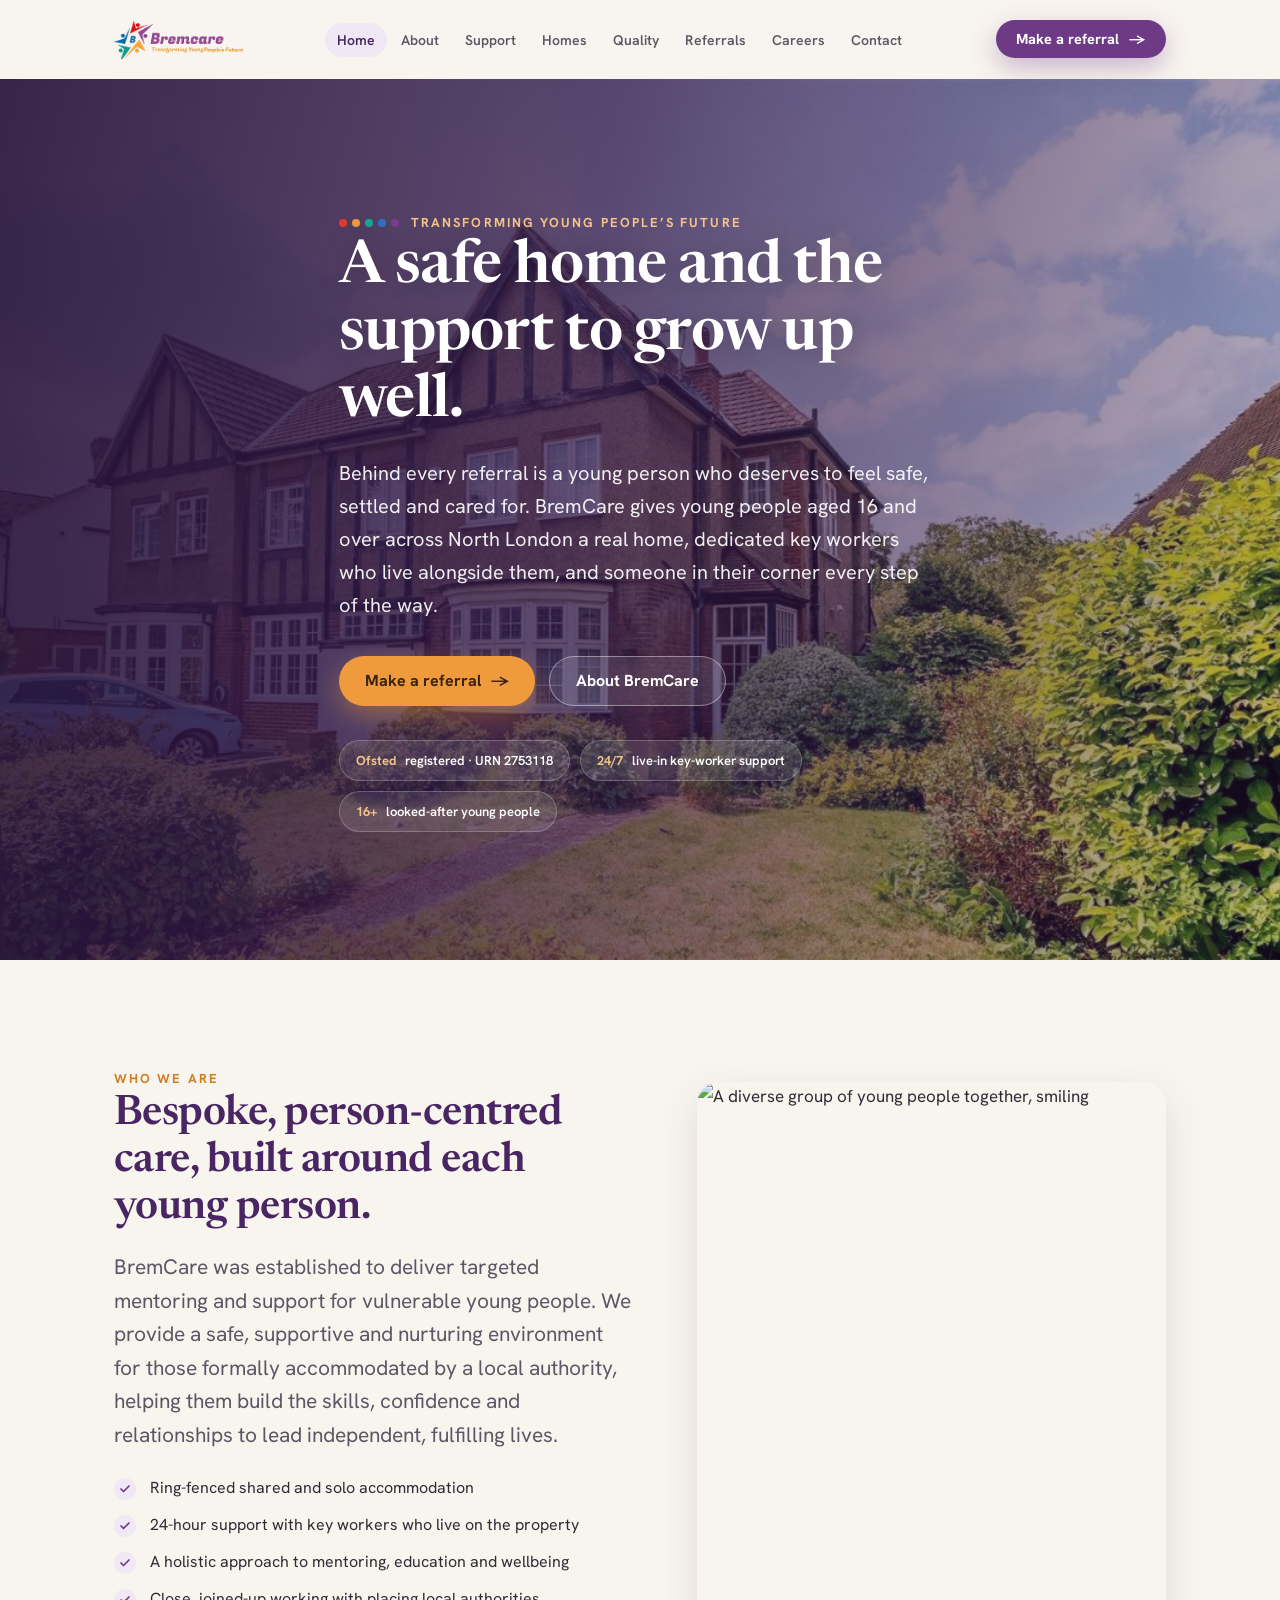
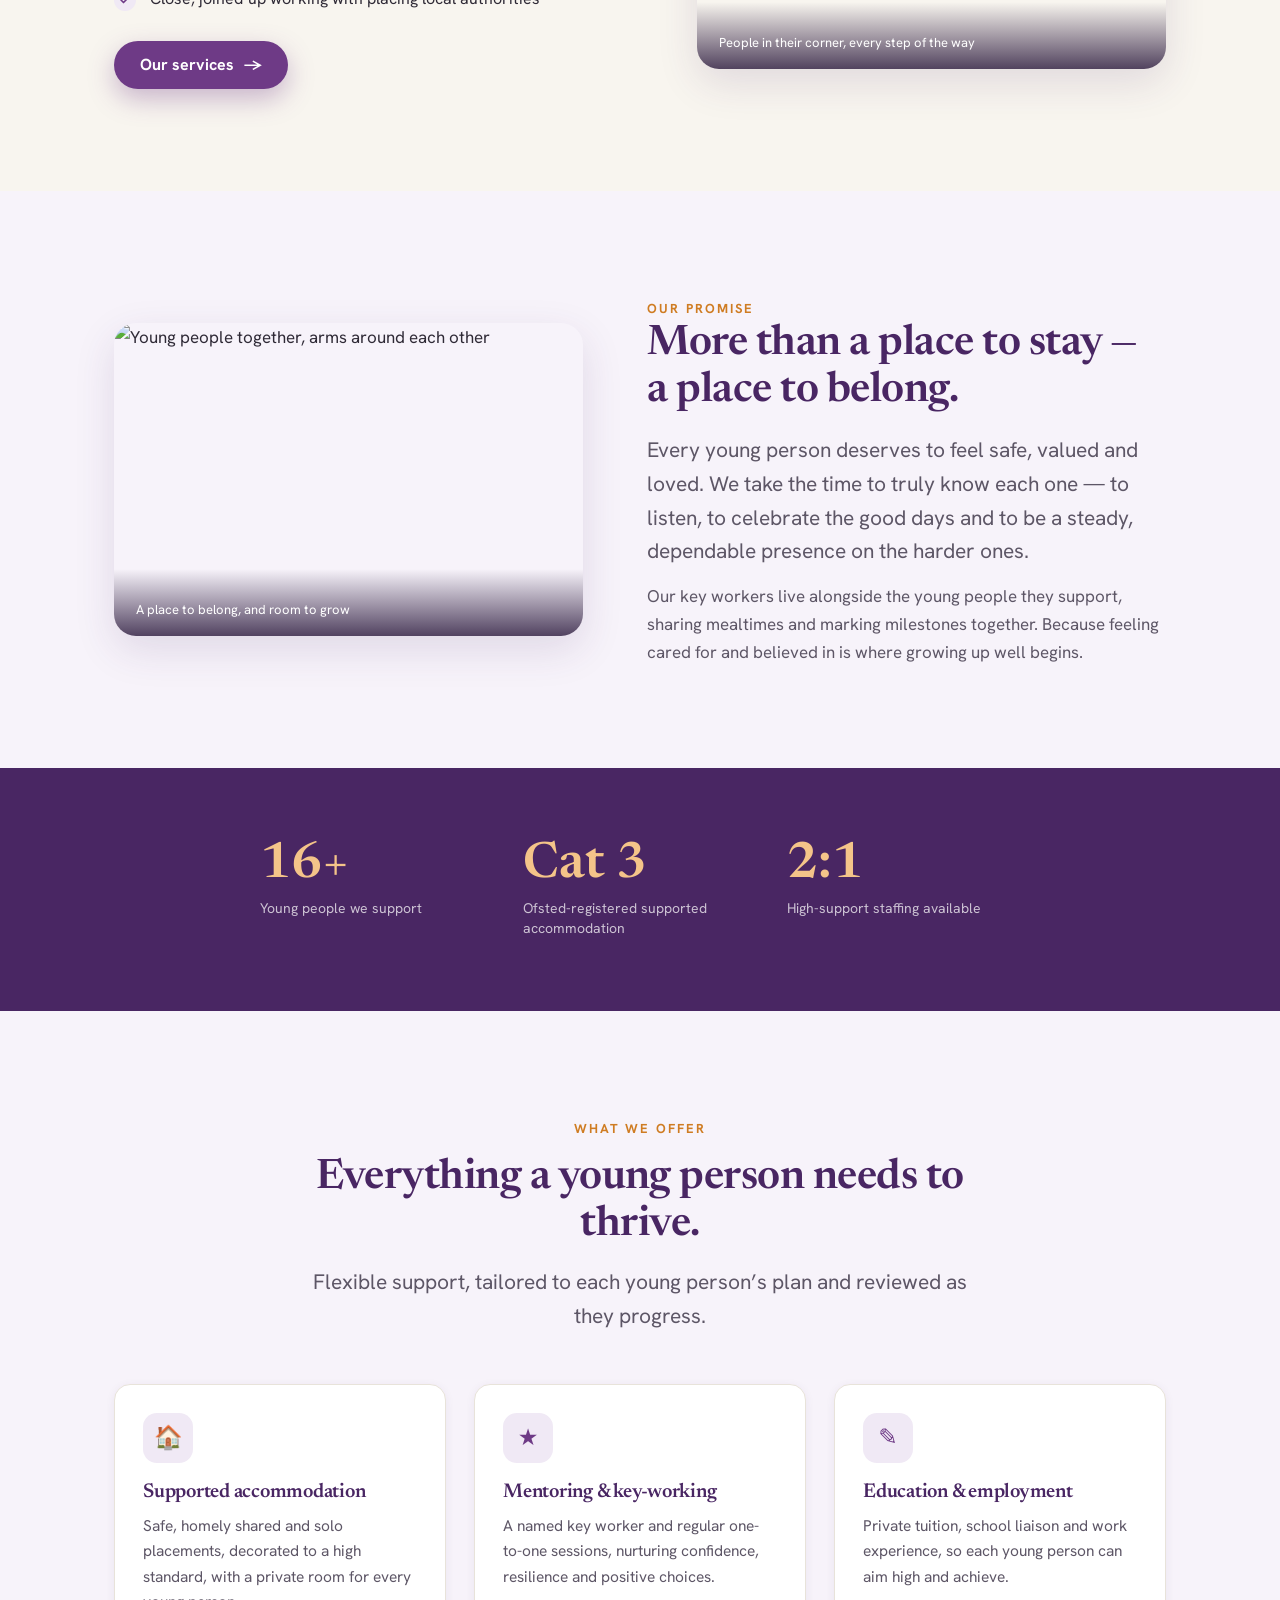
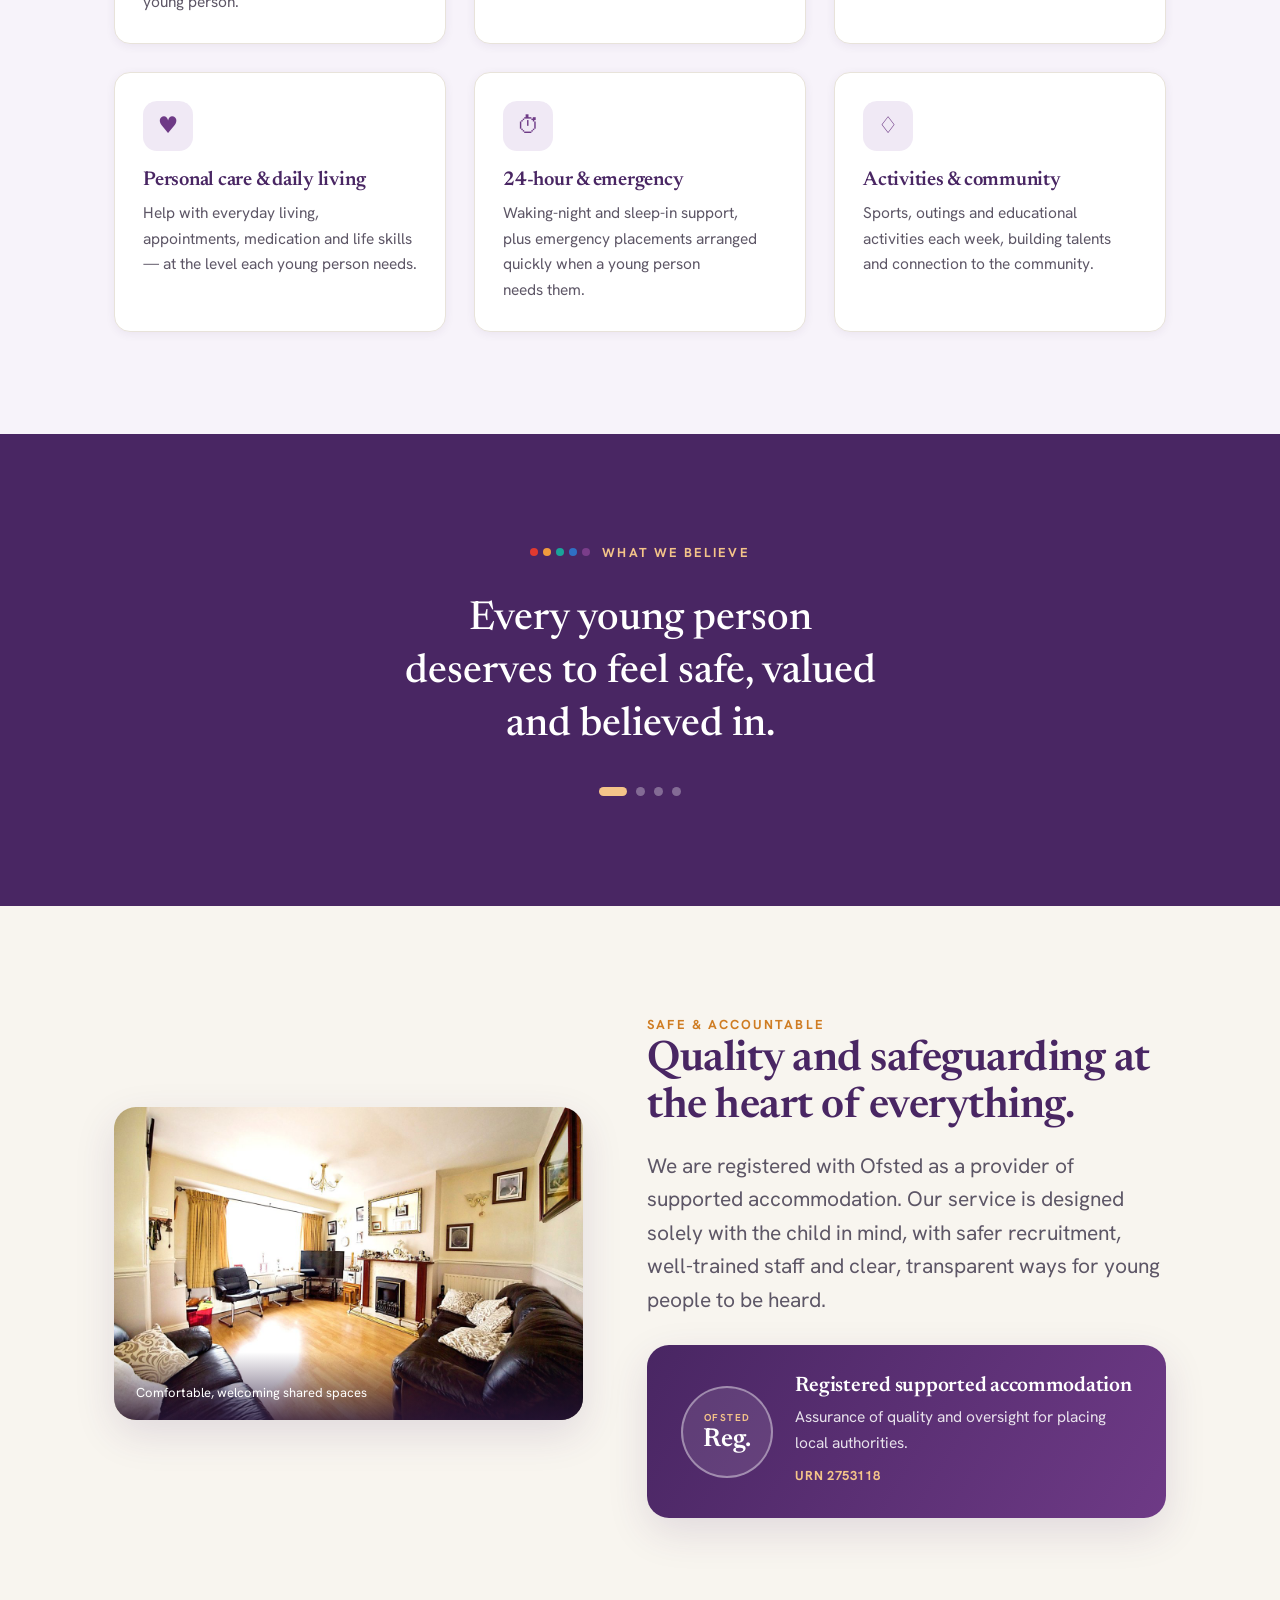
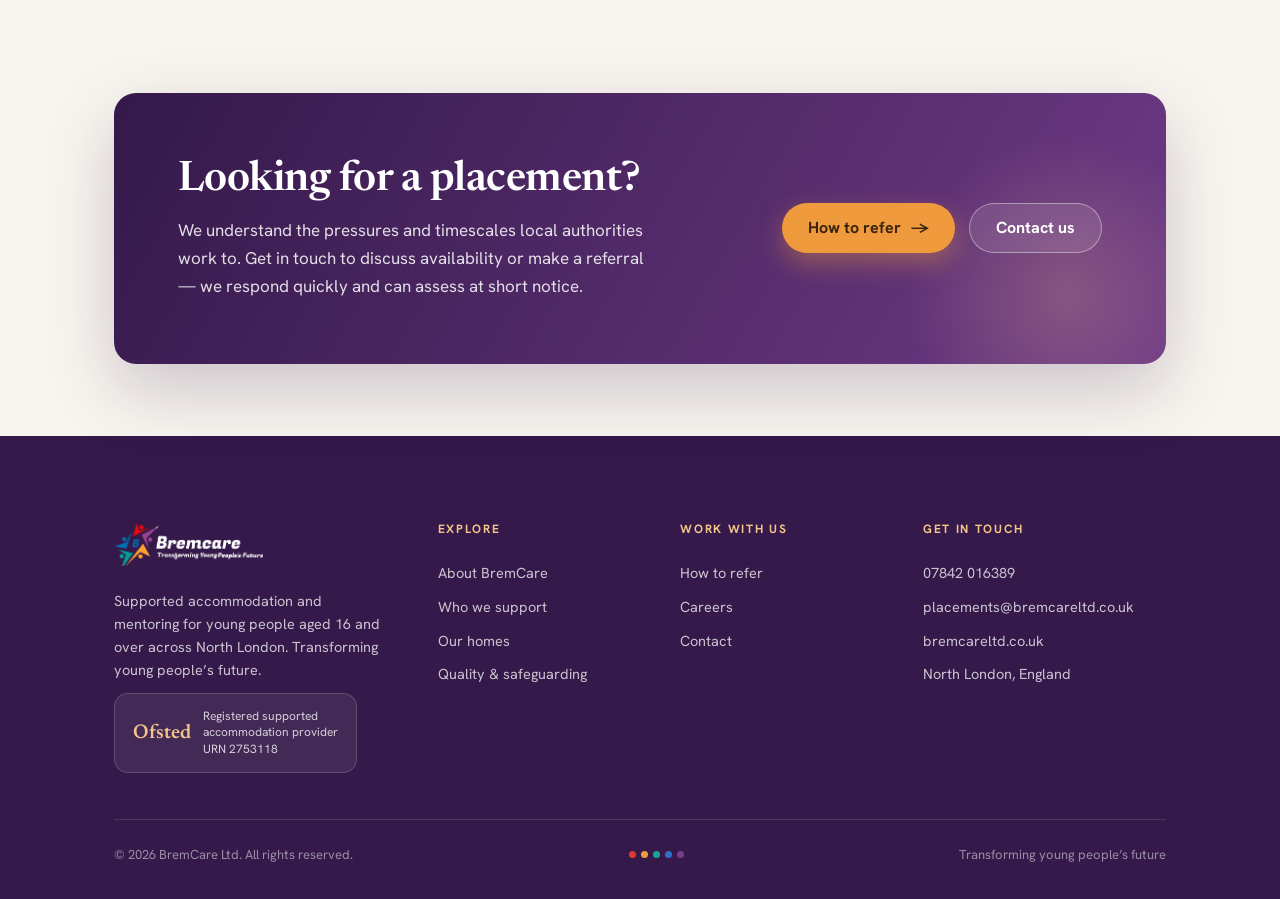
==== site/index.html @ f3cadcd2 "Move site into site/ subfolder to match Vercel root directory Co-Authored-By: Claude Opus 4.8 <norep" ====
<!DOCTYPE html>
<html lang="en">
<head>
<meta charset="UTF-8">
<meta name="viewport" content="width=device-width, initial-scale=1.0">
<title>BremCare · Supported Accommodation for Young People in North London</title>
<meta name="description" content="BremCare provides Ofsted-registered supported accommodation and mentoring for young people aged 16 and over across North London. Safe homes, 24-hour support and a pathway to independence.">
<link rel="preconnect" href="https://fonts.googleapis.com">
<link rel="preconnect" href="https://fonts.gstatic.com" crossorigin>
<link href="https://fonts.googleapis.com/css2?family=Newsreader:ital,opsz,wght@0,6..72,400;0,6..72,500;0,6..72,600;0,6..72,700;1,6..72,400;1,6..72,500&family=Hanken+Grotesk:wght@400;500;600;700;800&display=swap" rel="stylesheet">
<link rel="stylesheet" href="assets/site.css?v=9">
</head>
<body data-page="home">

  <!-- ===== HERO ===== -->
  <section class="hero">
    <img class="hero-img" src="photos/p4_0.jpg" alt="A welcoming BremCare home">
    <div class="hero-scrim"></div>
    <div class="wrap hero-inner">
      <div class="eyebrow"><span class="dots"><span class="d1"></span><span class="d2"></span><span class="d3"></span><span class="d4"></span><span class="d5"></span></span> Transforming young people&rsquo;s future</div>
      <h1>A safe home and the support to grow up well.</h1>
      <p>Behind every referral is a young person who deserves to feel safe, settled and cared for. BremCare gives young people aged 16 and over across North London a real home, dedicated key workers who live alongside them, and someone in their corner every step of the way.</p>
      <div class="btn-row">
        <a class="btn btn-amber" href="referrals.html">Make a referral <span class="arr">&rarr;</span></a>
        <a class="btn btn-ghost" href="about.html">About BremCare</a>
      </div>
      <div class="hero-badges">
        <span class="hero-badge"><b>Ofsted</b> registered &middot; URN 2753118</span>
        <span class="hero-badge"><b>24/7</b> live-in key-worker support</span>
        <span class="hero-badge"><b>16+</b> looked-after young people</span>
      </div>
    </div>
  </section>

  <!-- ===== INTRO ===== -->
  <section class="section">
    <div class="wrap split">
      <div class="reveal left">
        <div class="eyebrow amber">Who we are</div>
        <h2>Bespoke, person-centred care, built around each young person.</h2>
        <p class="lead" style="margin-top:18px;">BremCare was established to deliver targeted mentoring and support for vulnerable young people. We provide a safe, supportive and nurturing environment for those formally accommodated by a local authority, helping them build the skills, confidence and relationships to lead independent, fulfilling lives.</p>
        <ul class="ticks" style="margin-top:24px;">
          <li>Ring-fenced shared and solo accommodation</li>
          <li>24-hour support with key workers who live on the property</li>
          <li>A holistic approach to mentoring, education and wellbeing</li>
          <li>Close, joined-up working with placing local authorities</li>
        </ul>
        <div class="btn-row" style="margin-top:30px;">
          <a class="btn btn-primary" href="support.html">Our services <span class="arr">&rarr;</span></a>
        </div>
      </div>
      <div class="reveal right d1">
        <div class="feature-img tall">
          <img src="https://images.unsplash.com/photo-1543269865-cbf427effbad?fm=jpg&q=72&w=1100&auto=format&fit=crop" alt="A diverse group of young people together, smiling">
          <div class="img-cap">People in their corner, every step of the way</div>
        </div>
      </div>
    </div>
  </section>

  <!-- ===== OUR PROMISE (empathy) ===== -->
  <section class="section soft">
    <div class="wrap split media-left">
      <div class="reveal left">
        <div class="feature-img wide">
          <img src="https://images.unsplash.com/photo-1529156069898-49953e39b3ac?fm=jpg&q=72&w=1100&auto=format&fit=crop" alt="Young people together, arms around each other">
          <div class="img-cap">A place to belong, and room to grow</div>
        </div>
      </div>
      <div class="reveal right d1">
        <div class="eyebrow amber">Our promise</div>
        <h2>More than a place to stay &mdash; a place to belong.</h2>
        <p class="lead" style="margin-top:18px;">Every young person deserves to feel safe, valued and loved. We take the time to truly know each one &mdash; to listen, to celebrate the good days and to be a steady, dependable presence on the harder ones.</p>
        <p style="margin-top:14px;color:var(--slate);">Our key workers live alongside the young people they support, sharing mealtimes and marking milestones together. Because feeling cared for and believed in is where growing up well begins.</p>
      </div>
    </div>
  </section>

  <!-- ===== STATS ===== -->
  <section class="section tight plum">
    <div class="wrap">
      <div class="stats" style="grid-template-columns:repeat(3,1fr);max-width:760px;margin-inline:auto;">
        <div class="stat reveal"><div class="n">16+</div><div class="l">Young people we support</div></div>
        <div class="stat reveal d1"><div class="n">Cat&nbsp;3</div><div class="l">Ofsted-registered supported accommodation</div></div>
        <div class="stat reveal d2"><div class="n">2:1</div><div class="l">High-support staffing available</div></div>
      </div>
    </div>
  </section>

  <!-- ===== WHAT WE OFFER ===== -->
  <section class="section soft">
    <div class="wrap">
      <div class="sec-head center reveal">
        <div class="eyebrow amber" style="justify-content:center;">What we offer</div>
        <h2>Everything a young person needs to thrive.</h2>
        <p class="lead">Flexible support, tailored to each young person&rsquo;s plan and reviewed as they progress.</p>
      </div>
      <div class="grid g-3" style="margin-top:52px;">
        <div class="card hover reveal"><div class="ic">&#127968;</div><h3>Supported accommodation</h3><p>Safe, homely shared and solo placements, decorated to a high standard, with a private room for every young person.</p></div>
        <div class="card hover reveal d1"><div class="ic">&#9733;</div><h3>Mentoring &amp; key-working</h3><p>A named key worker and regular one-to-one sessions, nurturing confidence, resilience and positive choices.</p></div>
        <div class="card hover reveal d2"><div class="ic">&#9998;</div><h3>Education &amp; employment</h3><p>Private tuition, school liaison and work experience, so each young person can aim high and achieve.</p></div>
        <div class="card hover reveal"><div class="ic">&#9829;</div><h3>Personal care &amp; daily living</h3><p>Help with everyday living, appointments, medication and life skills &mdash; at the level each young person needs.</p></div>
        <div class="card hover reveal d1"><div class="ic">&#9201;</div><h3>24-hour &amp; emergency</h3><p>Waking-night and sleep-in support, plus emergency placements arranged quickly when a young person needs them.</p></div>
        <div class="card hover reveal d2"><div class="ic">&#9826;</div><h3>Activities &amp; community</h3><p>Sports, outings and educational activities each week, building talents and connection to the community.</p></div>
      </div>
    </div>
  </section>

  <!-- ===== ETHOS BAND (rotating) ===== -->
  <section class="section plum ethos">
    <div class="wrap">
      <div class="eyebrow" style="justify-content:center;"><span class="dots"><span class="d1"></span><span class="d2"></span><span class="d3"></span><span class="d4"></span><span class="d5"></span></span> What we believe</div>
      <div class="track" style="margin-top:30px;">
        <p class="line">Every young person deserves to feel safe, valued and believed in.</p>
        <p class="line">We meet each young person exactly where they are &mdash; and walk beside them.</p>
        <p class="line">Small steps celebrated. Harder days supported. Progress made together.</p>
        <p class="line">A stable, loving home is where growing up well begins.</p>
      </div>
      <div class="ethos-dots" aria-hidden="true"></div>
    </div>
  </section>

  <!-- ===== QUALITY STRIP ===== -->
  <section class="section">
    <div class="wrap split media-left">
      <div class="reveal">
        <div class="feature-img wide">
          <img src="photos/p2_1.jpg" alt="A comfortable, welcoming living room">
          <div class="img-cap">Comfortable, welcoming shared spaces</div>
        </div>
      </div>
      <div class="reveal d1">
        <div class="eyebrow amber">Safe &amp; accountable</div>
        <h2>Quality and safeguarding at the heart of everything.</h2>
        <p class="lead" style="margin-top:18px;">We are registered with Ofsted as a provider of supported accommodation. Our service is designed solely with the child in mind, with safer recruitment, well-trained staff and clear, transparent ways for young people to be heard.</p>
        <div class="ofsted" style="margin-top:28px;">
          <div class="seal"><span class="t">Ofsted</span><span class="c">Reg.</span></div>
          <div>
            <h3 style="font-size:21px;">Registered supported accommodation</h3>
            <p>Assurance of quality and oversight for placing local authorities.</p>
            <span class="urn">URN 2753118</span>
          </div>
        </div>
      </div>
    </div>
  </section>

  <!-- ===== CTA ===== -->
  <section class="section tight">
    <div class="wrap">
      <div class="cta-band reveal">
        <div class="inner">
          <div>
            <h2>Looking for a placement?</h2>
            <p>We understand the pressures and timescales local authorities work to. Get in touch to discuss availability or make a referral &mdash; we respond quickly and can assess at short notice.</p>
          </div>
          <div class="btn-row">
            <a class="btn btn-amber" href="referrals.html">How to refer <span class="arr">&rarr;</span></a>
            <a class="btn btn-ghost" href="contact.html">Contact us</a>
          </div>
        </div>
      </div>
    </div>
  </section>

  <script src="assets/site.js?v=9"></script>
</body>
</html>
---- site/assets/site.css ----
/* ===========================================================
   BremCare — site styles
   Plum + warm cream, elegant serif headings, modern web feel
   =========================================================== */
:root{
  --plum:#6e3a86;
  --plum-d:#492663;
  --plum-dd:#34194a;
  --plum-tint:#f0e9f5;
  --plum-soft:#f7f3fa;
  --ink:#2f2a36;
  --slate:#5d5666;
  --muted:#8a8394;
  --line:#e8e3da;
  --paper:#f8f5ef;
  --paper-2:#fdfbf7;
  --white:#ffffff;
  --amber:#ef9a3d;
  --amber-d:#cf7c22;
  --r1:#e0392f; --r2:#ef9a3d; --r3:#1aa39a; --r4:#2f6fc4; --r5:#7a3d8a;
  --sans:"Hanken Grotesk",system-ui,-apple-system,sans-serif;
  --serif:"Newsreader",Georgia,serif;
  --maxw:1180px;
  --gutter:clamp(20px,5vw,64px);
  --r-lg:22px; --r-md:16px; --r-sm:11px;
  --shadow-sm:0 2px 10px rgba(73,38,99,.07);
  --shadow-md:0 14px 40px rgba(73,38,99,.13);
  --shadow-lg:0 26px 70px rgba(52,25,74,.22);
  --ease:cubic-bezier(.4,0,.15,1);
}
*{box-sizing:border-box;margin:0;padding:0;}
html{scroll-behavior:smooth;-webkit-text-size-adjust:100%;}
body{
  font-family:var(--sans); color:var(--ink); background:var(--paper);
  line-height:1.65; font-size:17px; -webkit-font-smoothing:antialiased;
  overflow-x:hidden;
}
img{max-width:100%;display:block;}
a{color:inherit;text-decoration:none;}
::selection{background:var(--plum);color:#fff;}

/* ---------- layout ---------- */
.wrap{max-width:var(--maxw);margin:0 auto;padding-inline:var(--gutter);}
.section{padding:clamp(60px,8vw,110px) 0;}
.section.tight{padding:clamp(44px,6vw,72px) 0;}
.section.soft{background:var(--plum-soft);}
.section.cream{background:var(--paper-2);}
.section.plum{background:var(--plum-d);color:#fff;}
.center{text-align:center;}
.lead{font-size:clamp(18px,2.1vw,21px);color:var(--slate);line-height:1.6;}
.section.plum .lead{color:rgba(255,255,255,.86);}

/* ---------- type ---------- */
h1,h2,h3,h4{font-family:var(--serif);font-weight:600;color:var(--plum-d);line-height:1.12;letter-spacing:-.012em;}
.section.plum h1,.section.plum h2,.section.plum h3,.section.plum h4{color:#fff;}
h1{font-size:clamp(34px,5.4vw,60px);}
h2{font-size:clamp(28px,3.8vw,42px);}
h3{font-size:clamp(20px,2.4vw,25px);}
h4{font-size:19px;}
p{text-wrap:pretty;}
.eyebrow{
  font-family:var(--sans); font-size:13px; font-weight:700; letter-spacing:.16em;
  text-transform:uppercase; color:var(--plum); display:inline-flex; align-items:center; gap:12px;
  flex-wrap:wrap; max-width:100%;
}
.eyebrow .dots{flex:0 0 auto;}
.section.plum .eyebrow{color:#f4c489;}
.eyebrow.amber{color:var(--amber-d);}
.dots{display:inline-flex;gap:5px;align-items:center;}
.dots span{width:8px;height:8px;border-radius:50%;display:block;}
.dots .d1{background:var(--r1)} .dots .d2{background:var(--r2)} .dots .d3{background:var(--r3)} .dots .d4{background:var(--r4)} .dots .d5{background:var(--r5)}
.sec-head{max-width:760px;}
.sec-head.center{margin-inline:auto;}
.sec-head h2{margin-top:14px;}
.sec-head p{margin-top:16px;}

/* ---------- buttons ---------- */
.btn{
  display:inline-flex;align-items:center;gap:10px;font-family:var(--sans);
  font-weight:700;font-size:16px;line-height:1;cursor:pointer;border:0;
  padding:16px 26px;border-radius:999px;transition:transform .25s var(--ease),box-shadow .25s var(--ease),background .25s var(--ease);
}
.btn .arr{transition:transform .25s var(--ease);}
.btn:hover .arr{transform:translateX(4px);}
.btn-primary{background:var(--plum);color:#fff;box-shadow:0 10px 26px rgba(110,58,134,.34);}
.btn-primary:hover{background:var(--plum-d);transform:translateY(-2px);box-shadow:0 16px 34px rgba(110,58,134,.42);}
.btn-amber{background:var(--amber);color:#3a2410;box-shadow:0 10px 26px rgba(239,154,61,.4);}
.btn-amber:hover{background:var(--amber-d);color:#fff;transform:translateY(-2px);}
.btn-ghost{background:rgba(255,255,255,.1);color:#fff;border:1.5px solid rgba(255,255,255,.4);}
.btn-ghost:hover{background:rgba(255,255,255,.18);transform:translateY(-2px);}
.btn-outline{background:transparent;color:var(--plum-d);border:1.5px solid #d8cbe2;}
.btn-outline:hover{border-color:var(--plum);background:var(--plum-soft);transform:translateY(-2px);}
.btn-row{display:flex;flex-wrap:wrap;gap:14px;}

/* ---------- header / nav ---------- */
.site-header{
  position:sticky;top:0;z-index:100;background:rgba(248,245,239,.82);
  backdrop-filter:saturate(1.4) blur(14px);-webkit-backdrop-filter:saturate(1.4) blur(14px);
  border-bottom:1px solid transparent;transition:border-color .3s var(--ease),background .3s var(--ease),box-shadow .3s var(--ease);
}
.site-header.scrolled{border-color:var(--line);box-shadow:0 4px 20px rgba(73,38,99,.06);}
.nav{display:flex;align-items:center;justify-content:space-between;gap:16px;height:78px;}
.nav-logo img{height:40px;width:auto;}
.nav-links{display:flex;align-items:center;gap:2px;list-style:none;}
.nav-links a{
  font-weight:600;font-size:14px;color:var(--slate);padding:8px 12px;border-radius:999px;
  transition:color .2s var(--ease),background .2s var(--ease);white-space:nowrap;
}
.nav-links a:hover{color:var(--plum-d);background:var(--plum-tint);}
.nav-links a.active{color:var(--plum-d);background:var(--plum-tint);}
.nav-cta{display:flex;align-items:center;gap:14px;}
.nav-cta .btn{padding:12px 20px;font-size:14.5px;}
.nav-phone{font-weight:700;color:var(--plum-d);font-size:14.5px;white-space:nowrap;}
.burger{display:none;flex-direction:column;gap:5px;background:none;border:0;cursor:pointer;padding:8px;}
.burger span{width:26px;height:2.5px;background:var(--plum-d);border-radius:2px;transition:.3s var(--ease);}
.burger.open span:nth-child(1){transform:translateY(7.5px) rotate(45deg);}
.burger.open span:nth-child(2){opacity:0;}
.burger.open span:nth-child(3){transform:translateY(-7.5px) rotate(-45deg);}

/* mobile drawer */
.mobile-menu{
  position:fixed;inset:78px 0 auto 0;background:var(--paper);z-index:99;
  transform:translateY(-120%);transition:transform .4s var(--ease);
  border-bottom:1px solid var(--line);box-shadow:var(--shadow-md);padding:14px var(--gutter) 26px;
}
.mobile-menu.open{transform:translateY(0);}
.mobile-menu a{display:block;font-family:var(--serif);font-size:22px;font-weight:600;color:var(--plum-d);padding:13px 0;border-bottom:1px solid var(--line);}
.mobile-menu a:last-of-type{border-bottom:0;}
.mobile-menu .btn{margin-top:18px;width:100%;justify-content:center;}

/* ---------- hero ---------- */
.hero{position:relative;overflow:hidden;background:var(--plum-dd);}
.hero-img{position:absolute;inset:0;width:100%;height:100%;object-fit:cover;}
.hero-scrim{position:absolute;inset:0;background:linear-gradient(105deg,rgba(40,20,58,.93) 0%,rgba(52,25,74,.78) 42%,rgba(52,25,74,.30) 100%);}
.hero-inner{position:relative;padding-top:clamp(70px,11vw,128px);padding-bottom:clamp(70px,11vw,128px);max-width:730px;}
.hero h1{color:#fff;text-shadow:0 2px 30px rgba(0,0,0,.28);}
.hero .eyebrow{color:#f4c489;}
.hero p{color:rgba(255,255,255,.92);font-size:clamp(17px,2vw,20px);margin-top:20px;max-width:60ch;}
.hero .btn-row{margin-top:34px;}
.hero-badges{display:flex;flex-wrap:wrap;gap:10px;margin-top:34px;}
.hero-badge{display:inline-flex;align-items:center;gap:9px;font-size:13px;font-weight:600;color:#fff;background:rgba(255,255,255,.1);border:1px solid rgba(255,255,255,.22);border-radius:999px;padding:9px 16px;backdrop-filter:blur(3px);}
.hero-badge b{color:#f4c489;}

/* sub-page hero (compact) */
.page-hero{position:relative;background:var(--plum-d);overflow:hidden;}
.page-hero::after{content:"";position:absolute;right:-80px;top:-80px;width:340px;height:340px;border-radius:50%;background:radial-gradient(circle,rgba(244,196,137,.18),transparent 70%);}
.page-hero .wrap{position:relative;padding-top:clamp(54px,7vw,92px);padding-bottom:clamp(54px,7vw,92px);}
.page-hero .eyebrow{color:#f4c489;}
.page-hero h1{color:#fff;margin-top:14px;max-width:18ch;}
.page-hero p{color:rgba(255,255,255,.85);margin-top:16px;max-width:62ch;font-size:clamp(17px,2vw,19px);}
.crumbs{font-size:13px;color:rgba(255,255,255,.6);font-weight:600;letter-spacing:.04em;}
.crumbs a:hover{color:#fff;}

/* ---------- grids & cards ---------- */
.grid{display:grid;gap:clamp(18px,2.4vw,28px);}
.g-2{grid-template-columns:repeat(2,1fr);}
.g-3{grid-template-columns:repeat(3,1fr);}
.g-4{grid-template-columns:repeat(4,1fr);}
.split{display:grid;grid-template-columns:1.05fr .95fr;gap:clamp(30px,5vw,68px);align-items:center;}
.split.media-left{grid-template-columns:.95fr 1.05fr;}

.card{background:var(--white);border:1px solid var(--line);border-radius:var(--r-md);padding:28px;box-shadow:var(--shadow-sm);transition:transform .3s var(--ease),box-shadow .3s var(--ease);}
.card.hover:hover{transform:translateY(-5px);box-shadow:var(--shadow-md);}
.card .ic{width:50px;height:50px;border-radius:14px;background:var(--plum-tint);display:flex;align-items:center;justify-content:center;margin-bottom:18px;font-size:23px;color:var(--plum);}
.card h3{font-size:20px;}
.card h4{margin-bottom:6px;}
.card p{margin-top:9px;color:var(--slate);font-size:15.5px;}

.feature-img{border-radius:var(--r-lg);overflow:hidden;box-shadow:var(--shadow-md);position:relative;}
.feature-img img{width:100%;height:100%;object-fit:cover;}
.feature-img.tall{aspect-ratio:4/5;}
.feature-img.wide{aspect-ratio:3/2;}
.img-cap{position:absolute;left:0;bottom:0;width:100%;padding:30px 22px 16px;font-size:13px;color:#fff;background:linear-gradient(transparent,rgba(40,22,58,.8));}

/* list with rainbow ticks */
.ticks{list-style:none;display:flex;flex-direction:column;gap:13px;}
.ticks li{position:relative;padding-left:36px;color:var(--ink);font-size:16px;line-height:1.5;}
.ticks li::before{
  content:"";position:absolute;left:0;top:2px;width:22px;height:22px;border-radius:50%;
  background:var(--plum-tint) url("data:image/svg+xml,%3Csvg xmlns='http://www.w3.org/2000/svg' width='12' height='12' viewBox='0 0 24 24' fill='none' stroke='%236e3a86' stroke-width='3.4' stroke-linecap='round' stroke-linejoin='round'%3E%3Cpolyline points='20 6 9 17 4 12'/%3E%3C/svg%3E") center/12px no-repeat;
}
.section.plum .ticks li{color:rgba(255,255,255,.92);}
.section.plum .ticks li::before{background-color:rgba(255,255,255,.16);background-image:url("data:image/svg+xml,%3Csvg xmlns='http://www.w3.org/2000/svg' width='12' height='12' viewBox='0 0 24 24' fill='none' stroke='%23f4c489' stroke-width='3.4' stroke-linecap='round' stroke-linejoin='round'%3E%3Cpolyline points='20 6 9 17 4 12'/%3E%3C/svg%3E");}

/* pills / chips */
.chips{display:flex;flex-wrap:wrap;gap:9px;}
.chip{font-size:13px;font-weight:700;letter-spacing:.02em;color:var(--plum-d);background:var(--plum-tint);border-radius:999px;padding:7px 15px;}

/* stat row */
.stats{display:grid;grid-template-columns:repeat(4,1fr);gap:clamp(16px,2.5vw,30px);}
.stat .n{font-family:var(--serif);font-size:clamp(34px,4.4vw,50px);font-weight:600;color:var(--plum);line-height:1;}
.section.plum .stat .n{color:#f4c489;}
.stat .l{font-size:14px;color:var(--muted);margin-top:9px;line-height:1.4;}
.section.plum .stat .l{color:rgba(255,255,255,.72);}

/* numbered steps */
.steps{display:grid;gap:20px;}
.step{display:flex;gap:20px;align-items:flex-start;background:var(--white);border:1px solid var(--line);border-radius:var(--r-md);padding:24px 26px;box-shadow:var(--shadow-sm);}
.step .num{flex:0 0 auto;width:46px;height:46px;border-radius:50%;color:#fff;display:flex;align-items:center;justify-content:center;font-family:var(--serif);font-size:20px;font-weight:600;}
.step:nth-child(5n+1) .num{background:var(--r4)} .step:nth-child(5n+2) .num{background:var(--r3)} .step:nth-child(5n+3) .num{background:var(--r2)} .step:nth-child(5n+4) .num{background:var(--r5)} .step:nth-child(5n+5) .num{background:var(--r1)}
.step h4{margin-bottom:5px;}
.step p{color:var(--slate);font-size:15.5px;}

/* ofsted badge */
.ofsted{display:flex;gap:22px;align-items:center;background:linear-gradient(120deg,var(--plum-d),var(--plum));border-radius:var(--r-lg);padding:30px 34px;color:#fff;box-shadow:var(--shadow-md);}
.ofsted .seal{flex:0 0 auto;width:92px;height:92px;border-radius:50%;background:rgba(255,255,255,.1);border:2px solid rgba(255,255,255,.4);display:flex;flex-direction:column;align-items:center;justify-content:center;text-align:center;}
.ofsted .seal .t{font-size:10px;letter-spacing:.14em;text-transform:uppercase;color:#f4c489;font-weight:700;}
.ofsted .seal .c{font-family:var(--serif);font-size:26px;font-weight:600;line-height:1;}
.ofsted h3{color:#fff;}
.ofsted p{color:rgba(255,255,255,.86);margin-top:6px;font-size:15.5px;}
.ofsted .urn{display:inline-block;margin-top:10px;font-size:13px;font-weight:700;letter-spacing:.05em;color:#f4c489;}

/* photo gallery (homes) */
.home-card{background:var(--white);border:1px solid var(--line);border-radius:var(--r-lg);overflow:hidden;box-shadow:var(--shadow-sm);transition:transform .3s var(--ease),box-shadow .3s var(--ease);}
.home-card:hover{transform:translateY(-5px);box-shadow:var(--shadow-md);}
.home-card .ph{position:relative;aspect-ratio:3/2;overflow:hidden;background:var(--plum-soft);}
.home-card .ph img{width:100%;height:100%;object-fit:cover;transition:transform .6s var(--ease);}
.home-card:hover .ph img{transform:scale(1.05);}
.home-card .body{padding:24px 26px 28px;}
.home-card .label{font-family:var(--serif);font-style:italic;color:var(--amber-d);font-size:16px;}
.home-card h3{font-size:22px;margin-top:2px;}
.home-card p{color:var(--slate);font-size:15px;margin-top:10px;}
.home-card .chips{margin-top:16px;}

/* mini gallery: thumbnail strip */
.home-card .thumbs{display:flex;gap:7px;padding:7px;background:var(--plum-soft);}
.home-card .thumb{flex:1;position:relative;aspect-ratio:3/2;border:0;padding:0;cursor:pointer;
  border-radius:7px;overflow:hidden;background:none;outline:2px solid transparent;outline-offset:-2px;
  transition:outline-color .25s var(--ease),transform .25s var(--ease);opacity:.72;}
.home-card .thumb img{width:100%;height:100%;object-fit:cover;display:block;}
.home-card .thumb:hover{opacity:1;transform:translateY(-1px);}
.home-card .thumb.active{opacity:1;outline-color:var(--amber);}
.home-card .ph img.swapping{opacity:0;transition:opacity .18s var(--ease);}

/* CTA band */
.cta-band{position:relative;overflow:hidden;background:linear-gradient(120deg,var(--plum-dd),var(--plum));border-radius:var(--r-lg);padding:clamp(38px,5vw,64px);color:#fff;box-shadow:var(--shadow-lg);}
.cta-band::before{content:"";position:absolute;right:-60px;bottom:-90px;width:320px;height:320px;border-radius:50%;background:radial-gradient(circle,rgba(244,196,137,.22),transparent 70%);}
.cta-band .inner{position:relative;display:flex;align-items:center;justify-content:space-between;gap:36px;flex-wrap:wrap;}
.cta-band h2{color:#fff;max-width:18ch;}
.cta-band p{color:rgba(255,255,255,.85);margin-top:12px;max-width:48ch;}

/* quote */
.quote{font-family:var(--serif);font-size:clamp(22px,3vw,32px);line-height:1.4;color:var(--plum-d);font-weight:500;max-width:20ch;}
.quote .mk{color:var(--amber);}
.section.plum .quote{color:#fff;}

/* ---------- footer ---------- */
.site-footer{background:var(--plum-dd);color:rgba(255,255,255,.7);padding-top:clamp(54px,7vw,84px);}
.footer-top{display:grid;grid-template-columns:1.4fr 1fr 1fr 1.2fr;gap:40px;padding-bottom:46px;border-bottom:1px solid rgba(255,255,255,.12);}
.footer-brand img{height:46px;margin-bottom:18px;}
.footer-brand p{font-size:14.5px;line-height:1.6;max-width:34ch;}
.footer-col h5{font-family:var(--sans);font-size:12px;letter-spacing:.14em;text-transform:uppercase;color:#f4c489;font-weight:700;margin-bottom:16px;}
.footer-col a,.footer-col p{display:block;font-size:14.5px;color:rgba(255,255,255,.74);padding:5px 0;transition:color .2s var(--ease);}
.footer-col a:hover{color:#fff;}
.footer-badge{display:inline-flex;align-items:center;gap:12px;background:rgba(255,255,255,.07);border:1px solid rgba(255,255,255,.16);border-radius:14px;padding:14px 18px;margin-top:6px;}
.footer-badge .s{font-family:var(--serif);font-size:20px;color:#f4c489;font-weight:600;line-height:1;}
.footer-badge .x{font-size:12px;line-height:1.4;color:rgba(255,255,255,.78);}
.footer-bottom{display:flex;align-items:center;justify-content:space-between;gap:18px;flex-wrap:wrap;padding:24px 0 34px;font-size:13px;color:rgba(255,255,255,.5);}
.footer-bottom .dots span{width:7px;height:7px;}

/* ---------- reveal on scroll ---------- */
.reveal{opacity:0;transform:translateY(26px);transition:opacity .7s var(--ease),transform .7s var(--ease);}
.reveal.in{opacity:1;transform:none;}
.reveal.d1{transition-delay:.08s;} .reveal.d2{transition-delay:.16s;} .reveal.d3{transition-delay:.24s;} .reveal.d4{transition-delay:.32s;}
@media (prefers-reduced-motion:reduce){.reveal{opacity:1;transform:none;transition:none;}*{scroll-behavior:auto;}}

/* ===========================================================
   ENGAGEMENT — motion & micro-interaction
   =========================================================== */

/* scroll progress bar */
.scroll-progress{position:fixed;top:0;left:0;height:3px;width:0;z-index:200;
  background:linear-gradient(90deg,var(--r5),var(--r4),var(--r3),var(--r2),var(--r1));
  box-shadow:0 0 12px rgba(110,58,134,.45);transition:width .12s linear;}

/* hero: slow ken-burns + content entrance */
.hero-img{animation:kenburns 24s var(--ease) infinite alternate;transform-origin:60% 40%;}
@keyframes kenburns{from{transform:scale(1.05)}to{transform:scale(1.16) translateY(-1.5%)}}
.hero-inner>*{opacity:0;transform:translateY(24px);animation:heroIn .9s var(--ease) forwards;}
.hero-inner>*:nth-child(1){animation-delay:.12s}
.hero-inner>*:nth-child(2){animation-delay:.26s}
.hero-inner>*:nth-child(3){animation-delay:.40s}
.hero-inner>*:nth-child(4){animation-delay:.54s}
.hero-inner>*:nth-child(5){animation-delay:.68s}
@keyframes heroIn{to{opacity:1;transform:none}}

/* directional reveal variants */
.reveal.left{transform:translateX(-36px);}
.reveal.right{transform:translateX(36px);}
.reveal.zoom{transform:scale(.93);}
.reveal.left.in,.reveal.right.in,.reveal.zoom.in{transform:none;}
.reveal.d5{transition-delay:.40s;} .reveal.d6{transition-delay:.48s;}

/* feature-image hover zoom */
.feature-img img{transition:transform .85s var(--ease);}
.feature-img:hover img{transform:scale(1.06);}

/* card enrichment: accent sweep + playful icon */
.card{position:relative;overflow:hidden;}
.card.hover::before{content:"";position:absolute;left:0;top:0;height:4px;width:100%;
  background:linear-gradient(90deg,var(--r2),var(--r5));transform:scaleX(0);transform-origin:left;
  transition:transform .45s var(--ease);}
.card.hover:hover::before{transform:scaleX(1);}
.card .ic{transition:transform .45s var(--ease),background .3s var(--ease),color .3s var(--ease);}
.card.hover:hover .ic{transform:scale(1.12) rotate(-7deg);background:var(--amber);color:#fff;}

/* count-up: stop numbers jiggling */
.stat .n{font-variant-numeric:tabular-nums;}

/* rotating ethos band */
.ethos{text-align:center;}
.ethos .track{position:relative;display:grid;min-height:4.6em;}
.ethos .line{grid-area:1/1;opacity:0;transform:translateY(16px);
  transition:opacity .8s var(--ease),transform .8s var(--ease);
  font-family:var(--serif);font-weight:500;font-size:clamp(23px,3.5vw,40px);
  line-height:1.32;color:#fff;margin:0 auto;max-width:20ch;}
.ethos .line.on{opacity:1;transform:none;}
.ethos-dots{display:inline-flex;gap:9px;margin-top:34px;}
.ethos-dots button{width:9px;height:9px;border-radius:50%;border:0;cursor:pointer;padding:0;
  background:rgba(255,255,255,.32);transition:.35s var(--ease);}
.ethos-dots button.on{background:#f4c489;width:28px;border-radius:6px;}

/* accordion (FAQ) */
.faq{display:flex;flex-direction:column;gap:14px;max-width:860px;}
.acc{background:var(--white);border:1px solid var(--line);border-radius:var(--r-md);
  box-shadow:var(--shadow-sm);transition:box-shadow .3s var(--ease),border-color .3s var(--ease);}
.acc.open{box-shadow:var(--shadow-md);border-color:#dcd0e6;}
.acc-q{width:100%;text-align:left;background:none;border:0;cursor:pointer;
  display:flex;align-items:center;justify-content:space-between;gap:18px;padding:22px 26px;
  font-family:var(--serif);font-size:clamp(17px,2.1vw,21px);color:var(--plum-d);font-weight:600;}
.acc-q .pl{position:relative;flex:0 0 auto;width:22px;height:22px;}
.acc-q .pl::before,.acc-q .pl::after{content:"";position:absolute;background:var(--plum);
  border-radius:2px;transition:transform .35s var(--ease),opacity .35s var(--ease);}
.acc-q .pl::before{top:10px;left:1px;width:20px;height:2.5px;}
.acc-q .pl::after{left:10px;top:1px;width:2.5px;height:20px;}
.acc.open .acc-q .pl::after{transform:rotate(90deg);opacity:0;}
.acc-body{max-height:0;overflow:hidden;transition:max-height .42s var(--ease);}
.acc-inner{padding:0 26px 24px;color:var(--slate);font-size:15.5px;}

/* floating back-to-top */
.to-top{position:fixed;right:22px;bottom:22px;z-index:90;width:48px;height:48px;border-radius:50%;
  border:0;cursor:pointer;background:var(--plum);color:#fff;box-shadow:var(--shadow-md);
  display:grid;place-items:center;opacity:0;transform:translateY(22px) scale(.8);
  pointer-events:none;transition:.4s var(--ease);}
.to-top.show{opacity:1;transform:none;pointer-events:auto;}
.to-top:hover{background:var(--plum-d);transform:translateY(-3px);}
.to-top svg{width:22px;height:22px;}

@media (prefers-reduced-motion:reduce){
  .hero-img{animation:none;}
  .hero-inner>*{opacity:1;transform:none;animation:none;}
}

/* ---------- mobile bottom tab bar (app-like) ---------- */
.tabbar{display:none;}

/* ---------- responsive ---------- */
@media (max-width:1280px){
  .nav-phone{display:none;}
}
@media (max-width:1120px){
  .nav-links,.nav-phone{display:none;}
  .burger{display:flex;}
  .nav-cta .btn{display:none;}
  .footer-top{grid-template-columns:1fr 1fr;gap:30px;}
  .footer-brand{grid-column:1 / -1;}
}
@media (max-width:820px){
  /* app-like bottom tab bar */
  .tabbar{
    display:grid; grid-template-columns:repeat(5,1fr);
    position:fixed; left:0; right:0; bottom:0; z-index:120;
    background:rgba(252,251,247,.93);
    backdrop-filter:saturate(1.6) blur(18px); -webkit-backdrop-filter:saturate(1.6) blur(18px);
    border-top:1px solid var(--line);
    padding:8px 6px calc(8px + env(safe-area-inset-bottom));
    box-shadow:0 -8px 26px rgba(52,25,74,.1);
  }
  .tab{display:flex;flex-direction:column;align-items:center;gap:3px;padding:6px 2px;color:var(--muted);border-radius:13px;transition:color .2s var(--ease),background .2s var(--ease);min-height:48px;justify-content:center;}
  .tab svg{width:23px;height:23px;display:block;}
  .tab span{font-size:10.5px;font-weight:700;letter-spacing:.01em;}
  .tab.active{color:var(--plum);}
  .tab:active{background:var(--plum-tint);transform:scale(.96);}
  body{padding-bottom:calc(62px + env(safe-area-inset-bottom));}
  /* app-like spacing + chrome */
  .site-header{background:rgba(248,245,239,.92);}
  .nav{height:64px;}
  .nav-logo img{height:34px;}
  .mobile-menu{inset:64px 0 auto 0;}
  .section{padding:clamp(46px,9vw,72px) 0;}
  .page-hero .wrap{padding-top:clamp(40px,9vw,68px);padding-bottom:clamp(40px,9vw,68px);}
  .hero-inner{padding-top:clamp(56px,15vw,96px);padding-bottom:clamp(56px,15vw,96px);}
  .card{border-radius:18px;}
  .feature-img{border-radius:18px;}
  .footer-bottom{flex-direction:column;text-align:center;gap:12px;}
  .to-top{bottom:calc(72px + env(safe-area-inset-bottom));right:14px;}
}
@media (max-width:780px){
  body{font-size:16px;}
  .g-3,.g-4{grid-template-columns:repeat(2,1fr);}
  .stats{grid-template-columns:repeat(2,1fr);gap:26px;}
  .split,.split.media-left{grid-template-columns:1fr;gap:30px;}
  .split .feature-img.tall{aspect-ratio:3/2;}
  .cta-band .inner{flex-direction:column;align-items:flex-start;}
  .ofsted{flex-direction:column;text-align:center;align-items:center;}
}
@media (max-width:540px){
  .eyebrow{letter-spacing:.1em;font-size:12px;}
  .g-2,.g-3,.g-4{grid-template-columns:1fr;}
  .footer-top{grid-template-columns:1fr;}
  .btn{width:100%;justify-content:center;}
  .hero .btn-row .btn,.cta-band .btn{width:auto;}
  .btn-row{width:100%;}
  .hero-badge{font-size:12px;padding:8px 13px;}
  h1{font-size:clamp(31px,8.8vw,42px);}
  .stats{gap:20px 18px;}
}
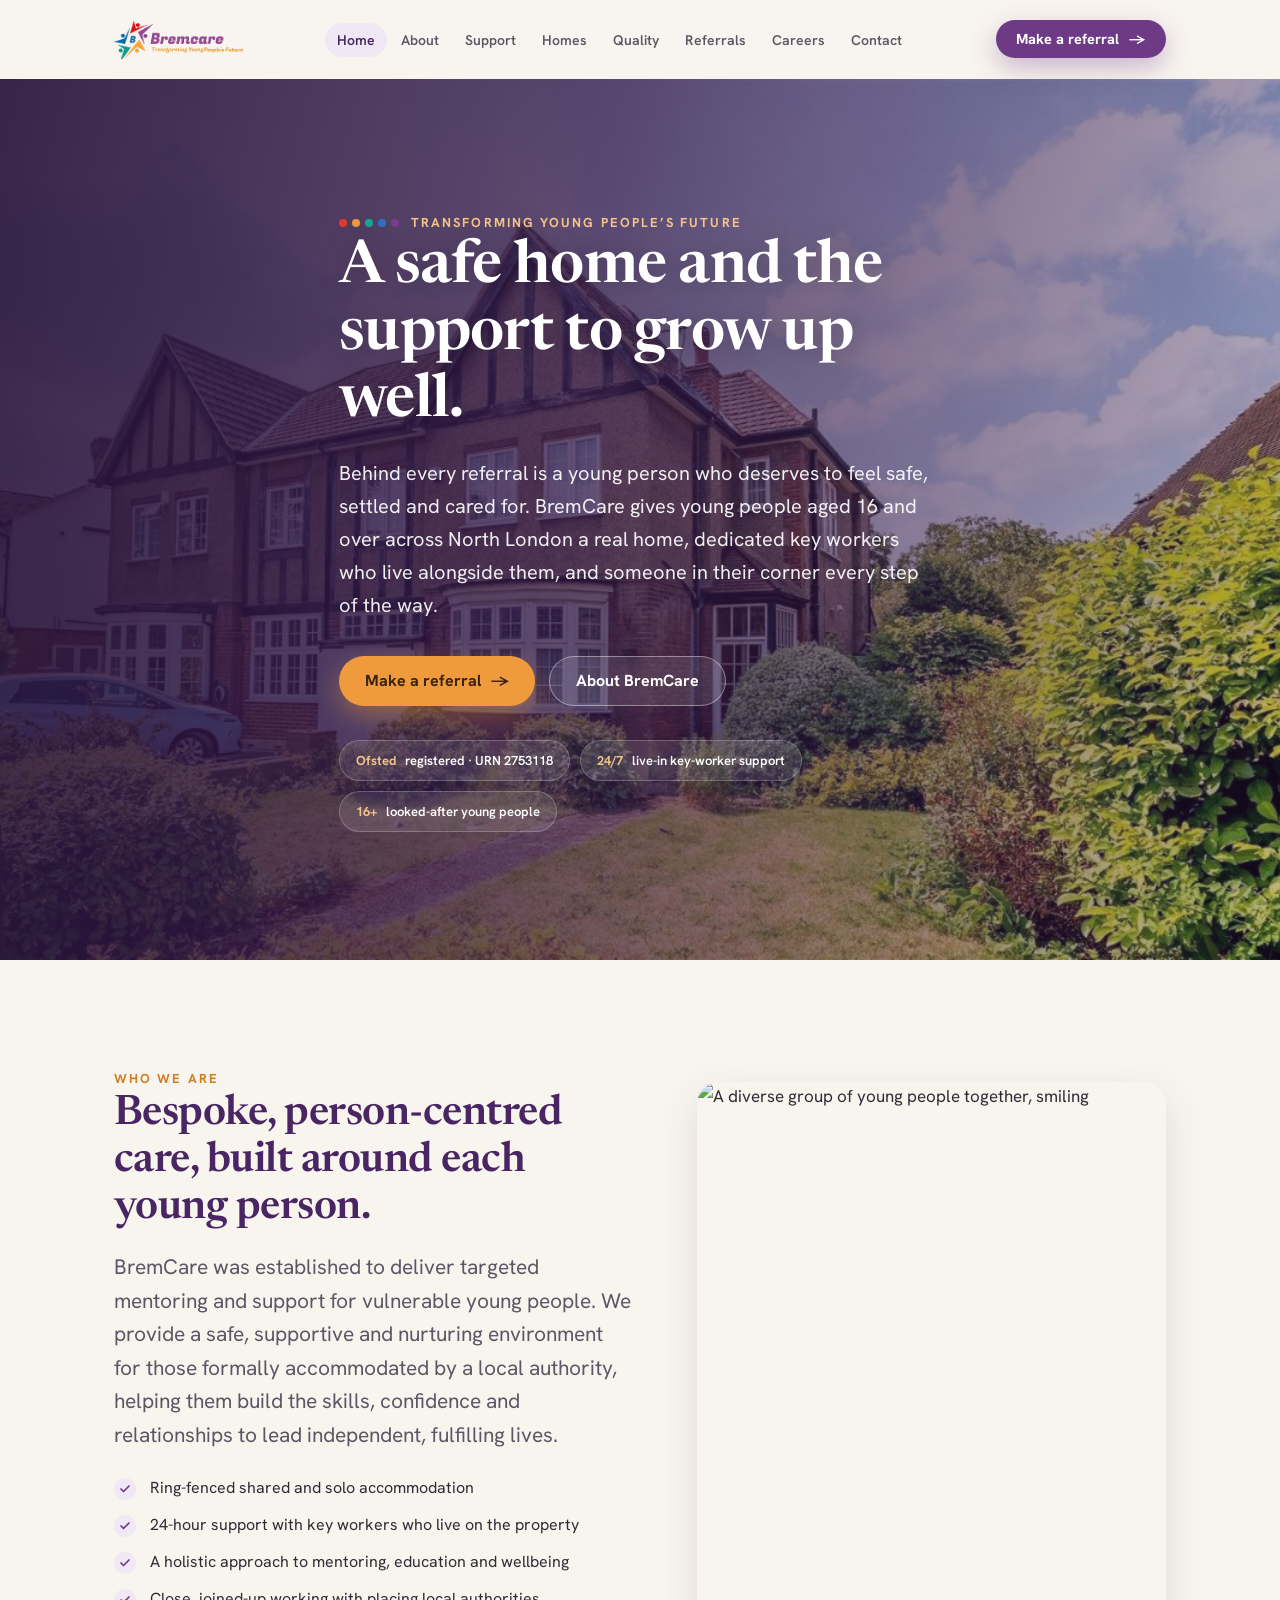
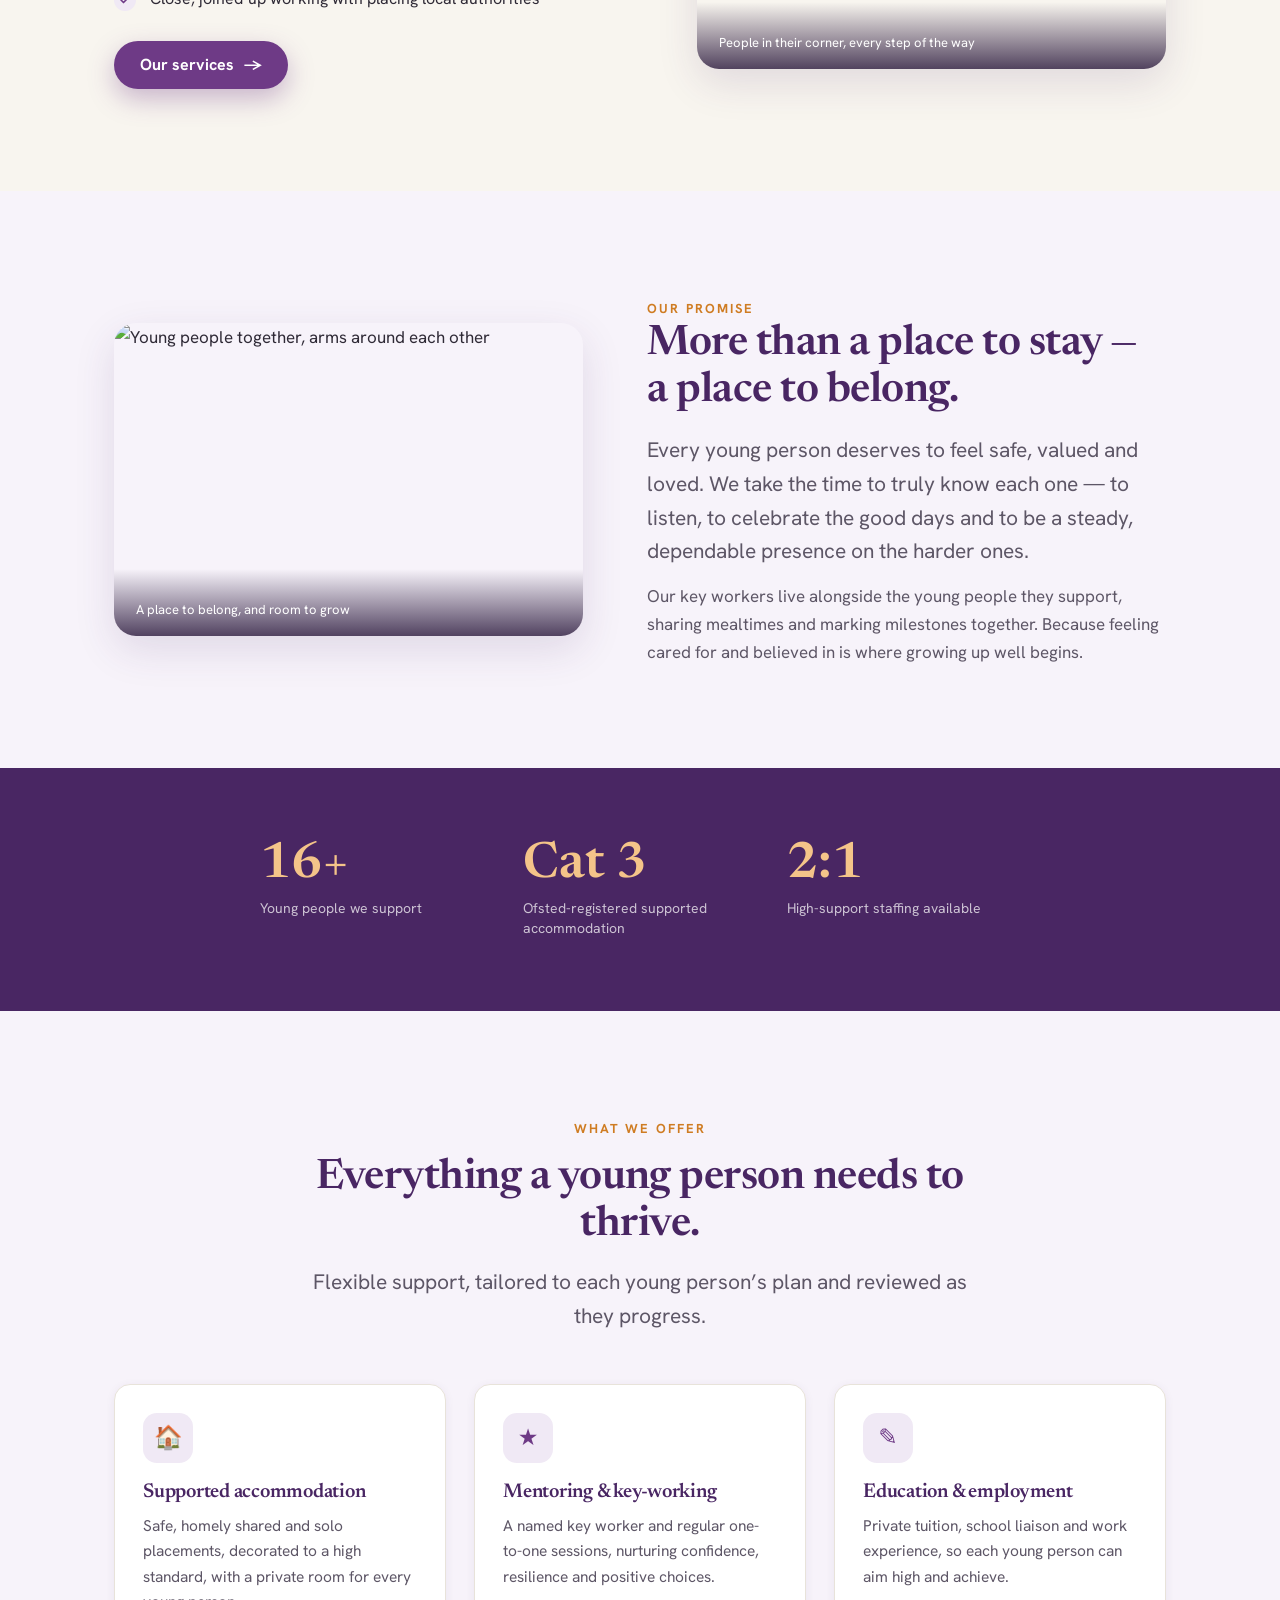
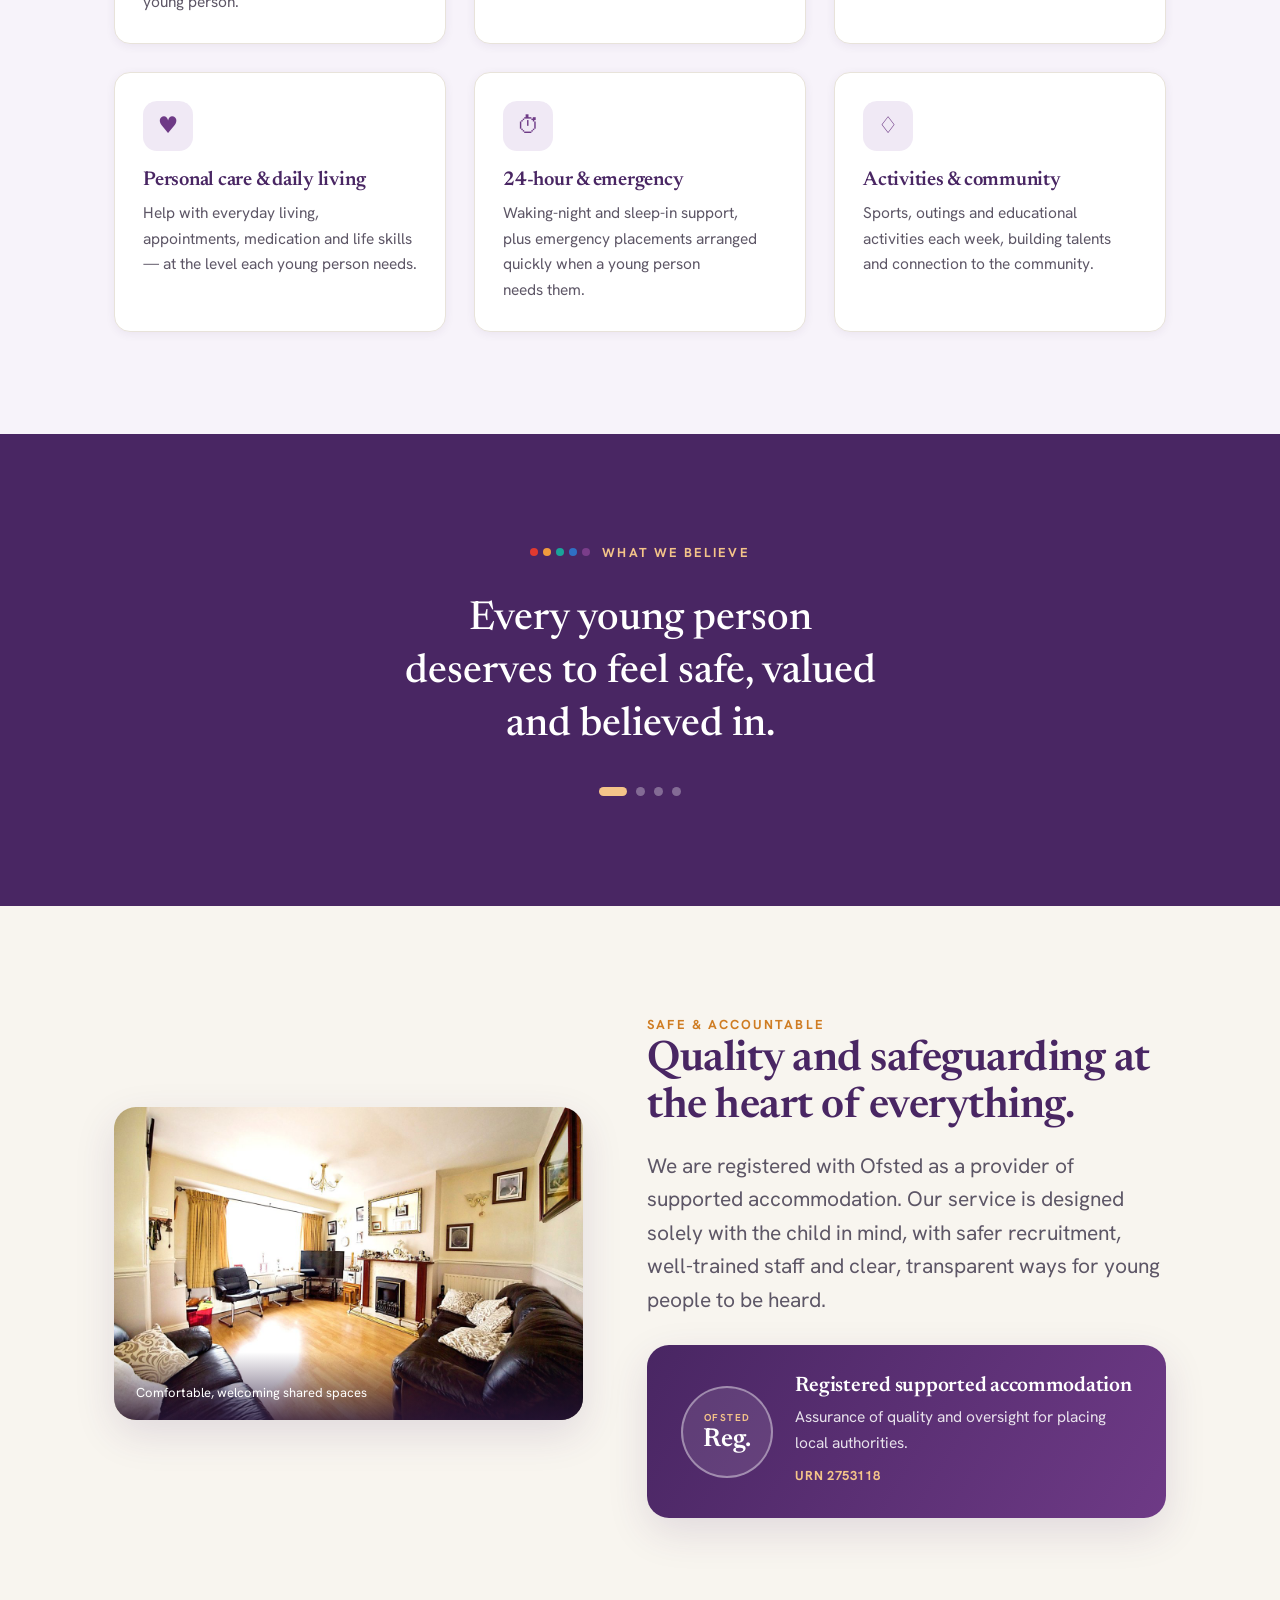
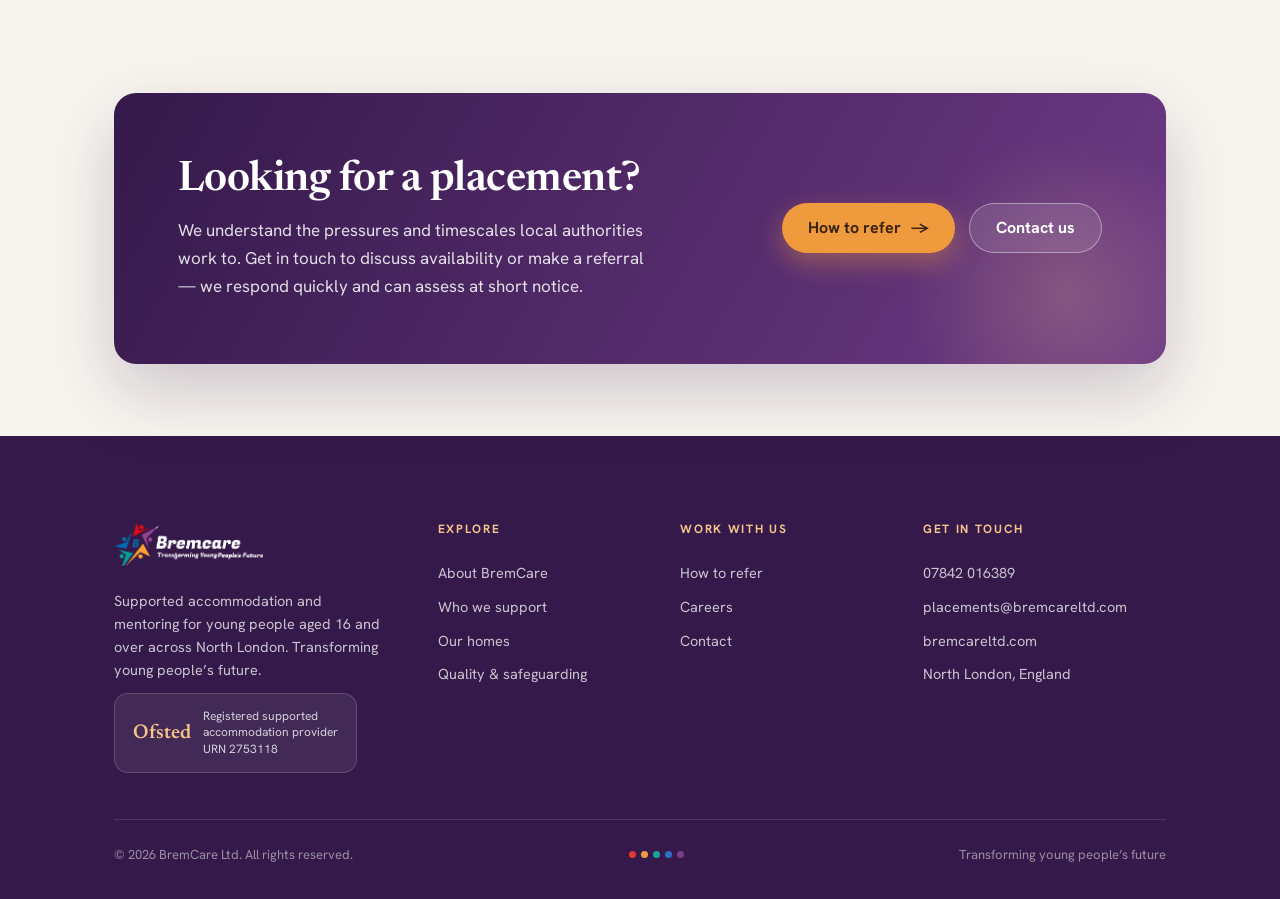
==== commit f376d8f5: "SEO: sitemap, robots, structured data, social cards, favicon; switch site to .com Co-Authored-By: Cl" ====
--- a/site/index.html
+++ b/site/index.html
@@ -9,6 +9,66 @@
 <link rel="preconnect" href="https://fonts.gstatic.com" crossorigin>
 <link href="https://fonts.googleapis.com/css2?family=Newsreader:ital,opsz,wght@0,6..72,400;0,6..72,500;0,6..72,600;0,6..72,700;1,6..72,400;1,6..72,500&family=Hanken+Grotesk:wght@400;500;600;700;800&display=swap" rel="stylesheet">
 <link rel="stylesheet" href="assets/site.css?v=9">
+
+<link rel="canonical" href="https://bremcareltd.com/">
+<meta name="robots" content="index, follow">
+<meta name="theme-color" content="#6e3a86">
+<!-- Open Graph / social sharing -->
+<meta property="og:type" content="website">
+<meta property="og:site_name" content="BremCare">
+<meta property="og:locale" content="en_GB">
+<meta property="og:title" content="BremCare · Supported Accommodation for Young People in North London">
+<meta property="og:description" content="BremCare provides Ofsted-registered supported accommodation and mentoring for young people aged 16 and over across North London. Safe homes, 24-hour support and a pathway to independence.">
+<meta property="og:url" content="https://bremcareltd.com/">
+<meta property="og:image" content="https://bremcareltd.com/assets/og-image.jpg">
+<meta property="og:image:width" content="1200">
+<meta property="og:image:height" content="630">
+<meta name="twitter:card" content="summary_large_image">
+<meta name="twitter:image" content="https://bremcareltd.com/assets/og-image.jpg">
+<!-- Icons -->
+<link rel="icon" type="image/png" sizes="48x48" href="assets/favicon-48.png">
+<link rel="icon" type="image/png" sizes="32x32" href="assets/favicon-32.png">
+<link rel="apple-touch-icon" href="assets/apple-touch-icon.png">
+
+<script type="application/ld+json">
+{
+  "@context": "https://schema.org",
+  "@graph": [
+    {
+      "@type": "Organization",
+      "@id": "https://bremcareltd.com/#organization",
+      "name": "BremCare",
+      "legalName": "BremCare Ltd",
+      "url": "https://bremcareltd.com/",
+      "logo": "https://bremcareltd.com/assets/bremcare-logo.png",
+      "image": "https://bremcareltd.com/assets/og-image.jpg",
+      "description": "Ofsted-registered supported accommodation and mentoring for young people aged 16 and over across North London.",
+      "email": "placements@bremcareltd.com",
+      "telephone": "+447842016389",
+      "areaServed": { "@type": "Place", "name": "North London, England" },
+      "address": { "@type": "PostalAddress", "addressRegion": "London", "addressCountry": "GB" },
+      "contactPoint": {
+        "@type": "ContactPoint",
+        "telephone": "+447842016389",
+        "email": "placements@bremcareltd.com",
+        "contactType": "placements",
+        "areaServed": "GB",
+        "availableLanguage": "English"
+      },
+      "identifier": { "@type": "PropertyValue", "propertyID": "Ofsted URN", "value": "2753118" },
+      "knowsAbout": ["Supported accommodation","Looked-after children","Leaving care","Semi-independent living","Mentoring for young people aged 16+"]
+    },
+    {
+      "@type": "WebSite",
+      "@id": "https://bremcareltd.com/#website",
+      "url": "https://bremcareltd.com/",
+      "name": "BremCare",
+      "publisher": { "@id": "https://bremcareltd.com/#organization" },
+      "inLanguage": "en-GB"
+    }
+  ]
+}
+</script>
 </head>
 <body data-page="home">
 
@@ -163,6 +223,6 @@
     </div>
   </section>
 
-  <script src="assets/site.js?v=9"></script>
+  <script src="assets/site.js?v=10"></script>
 </body>
 </html>
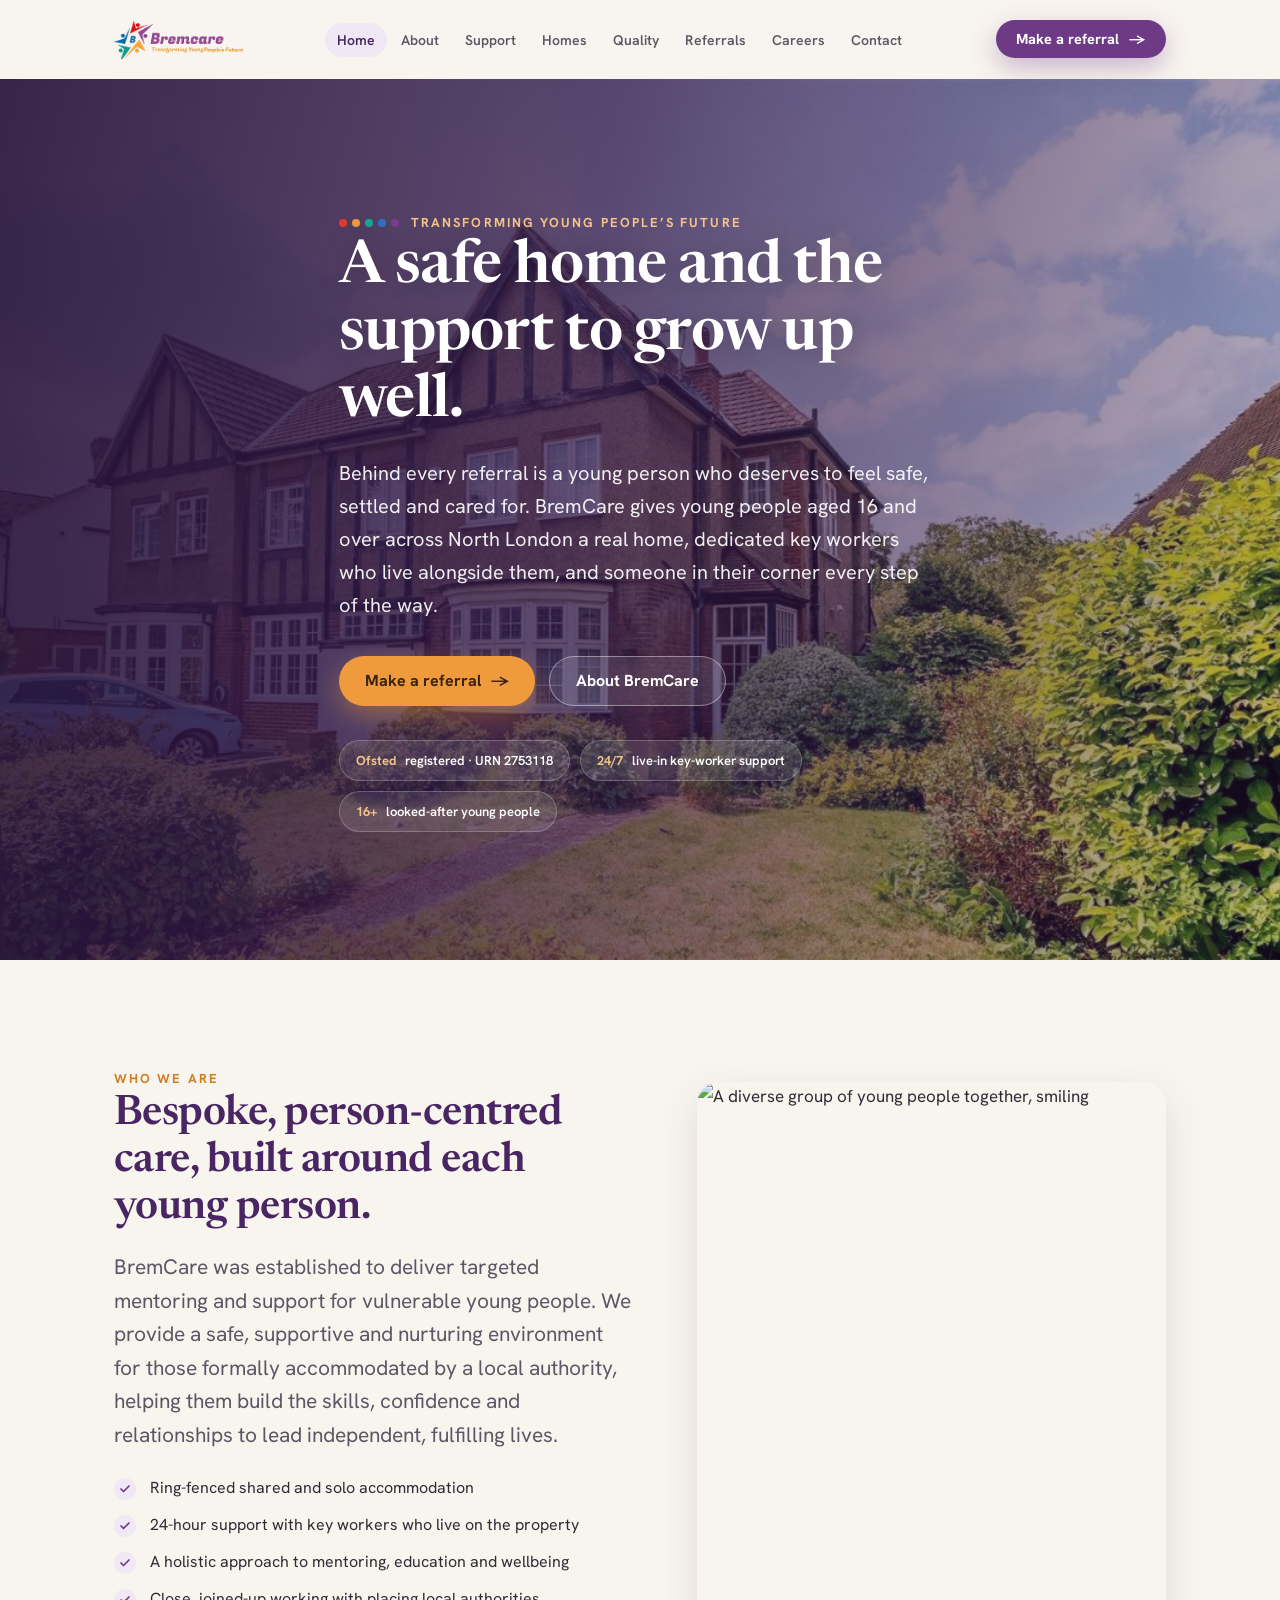
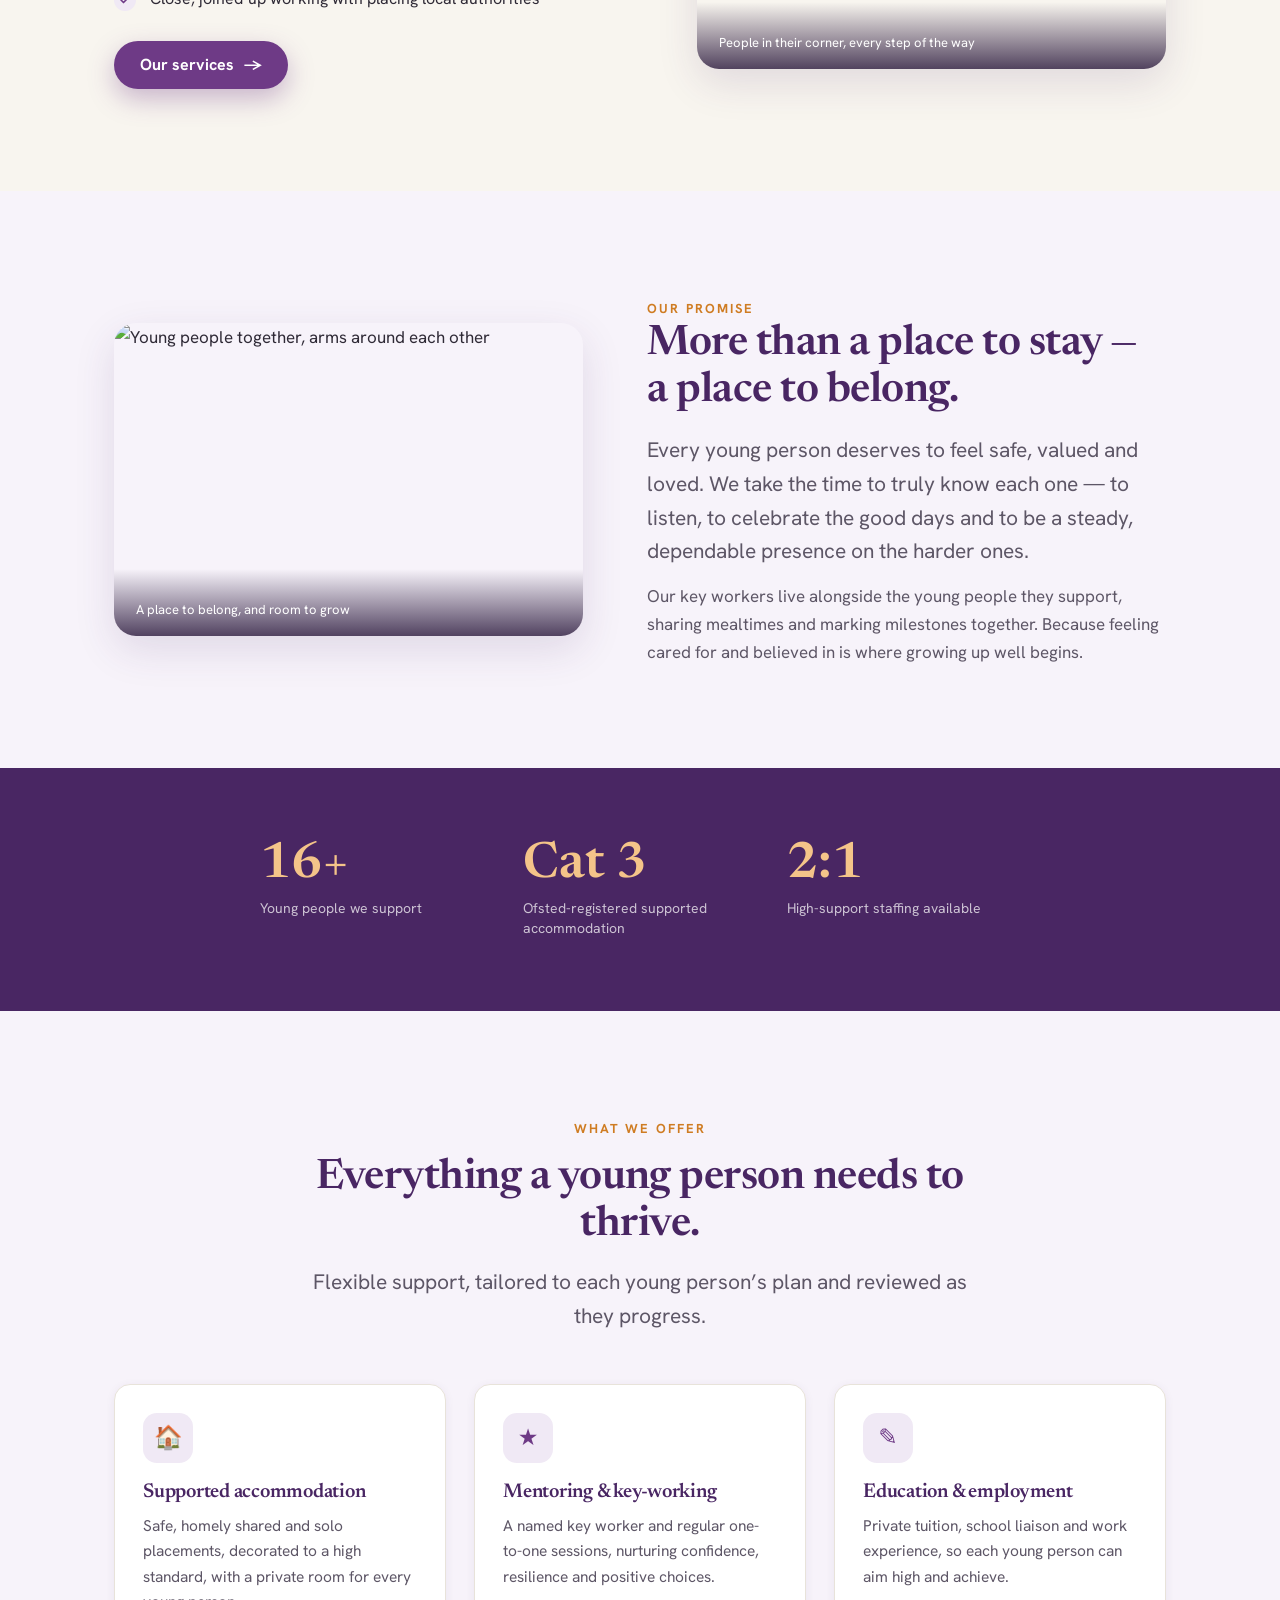
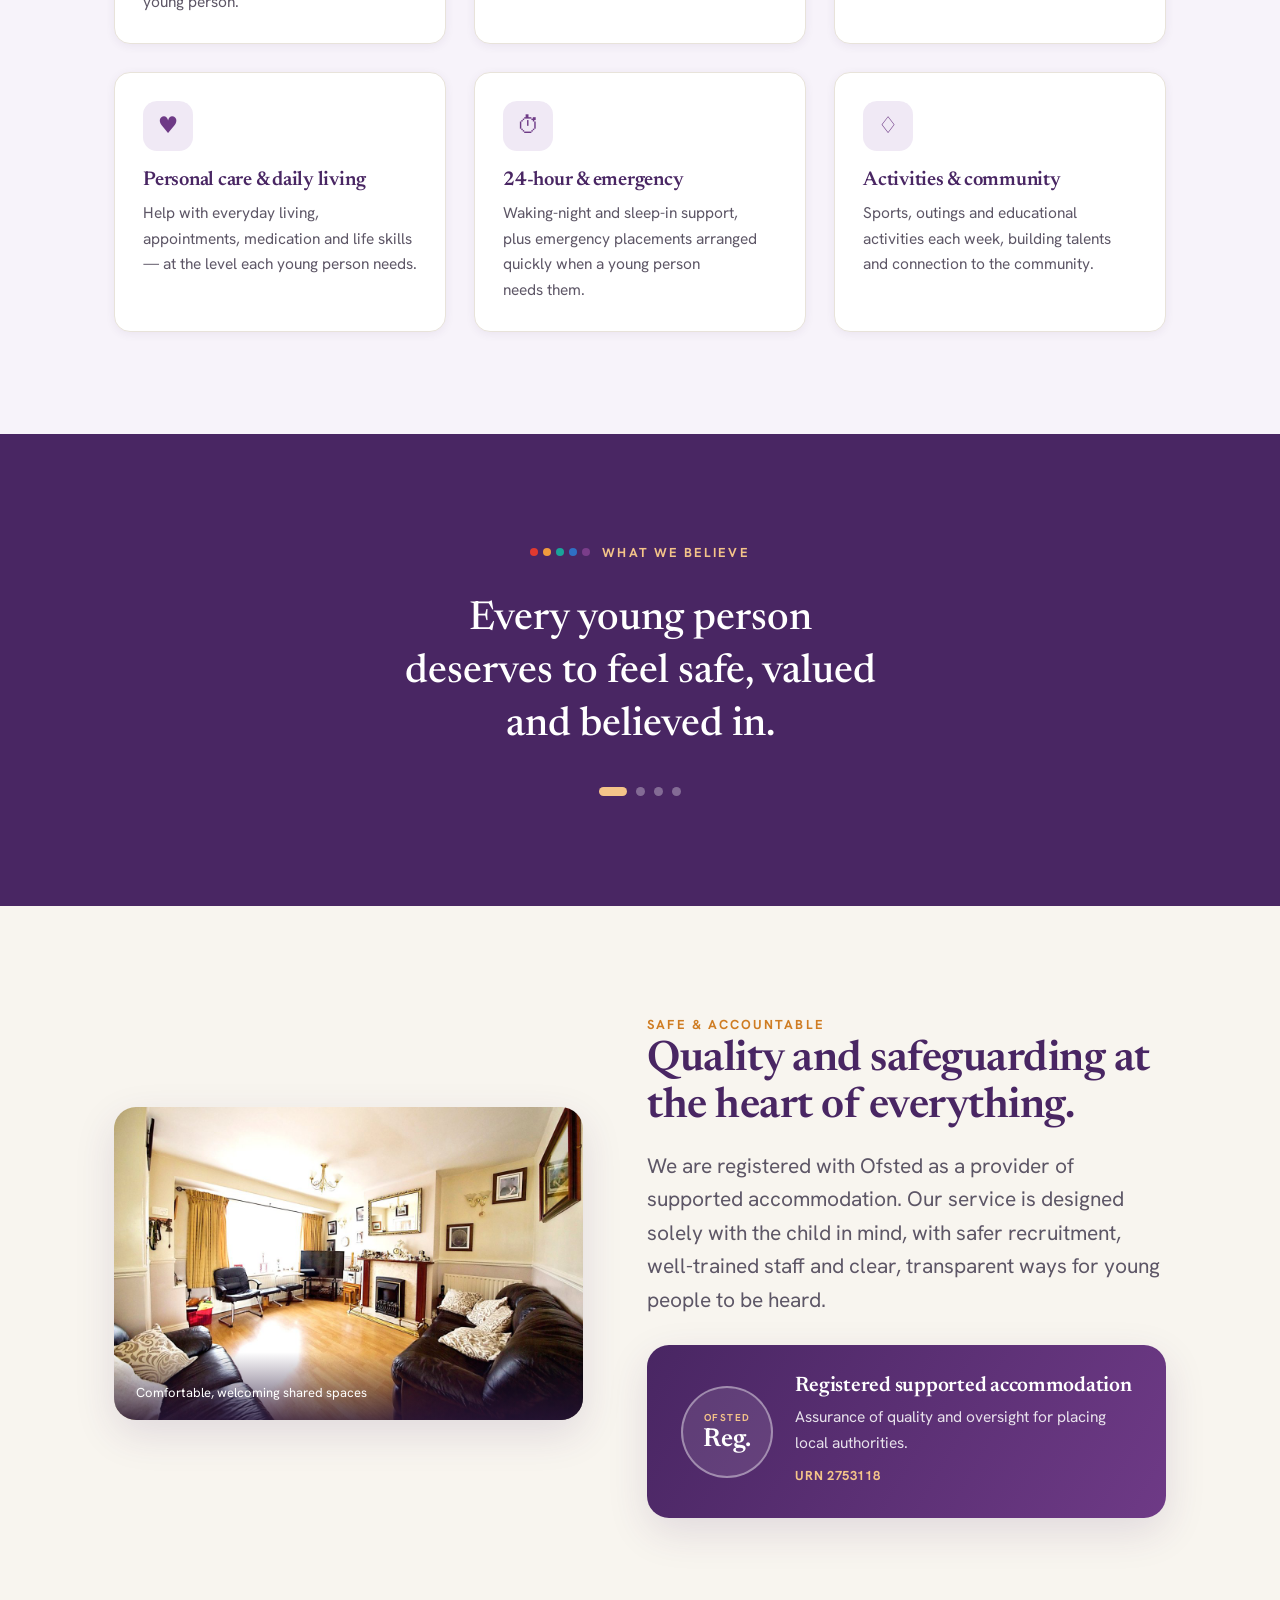
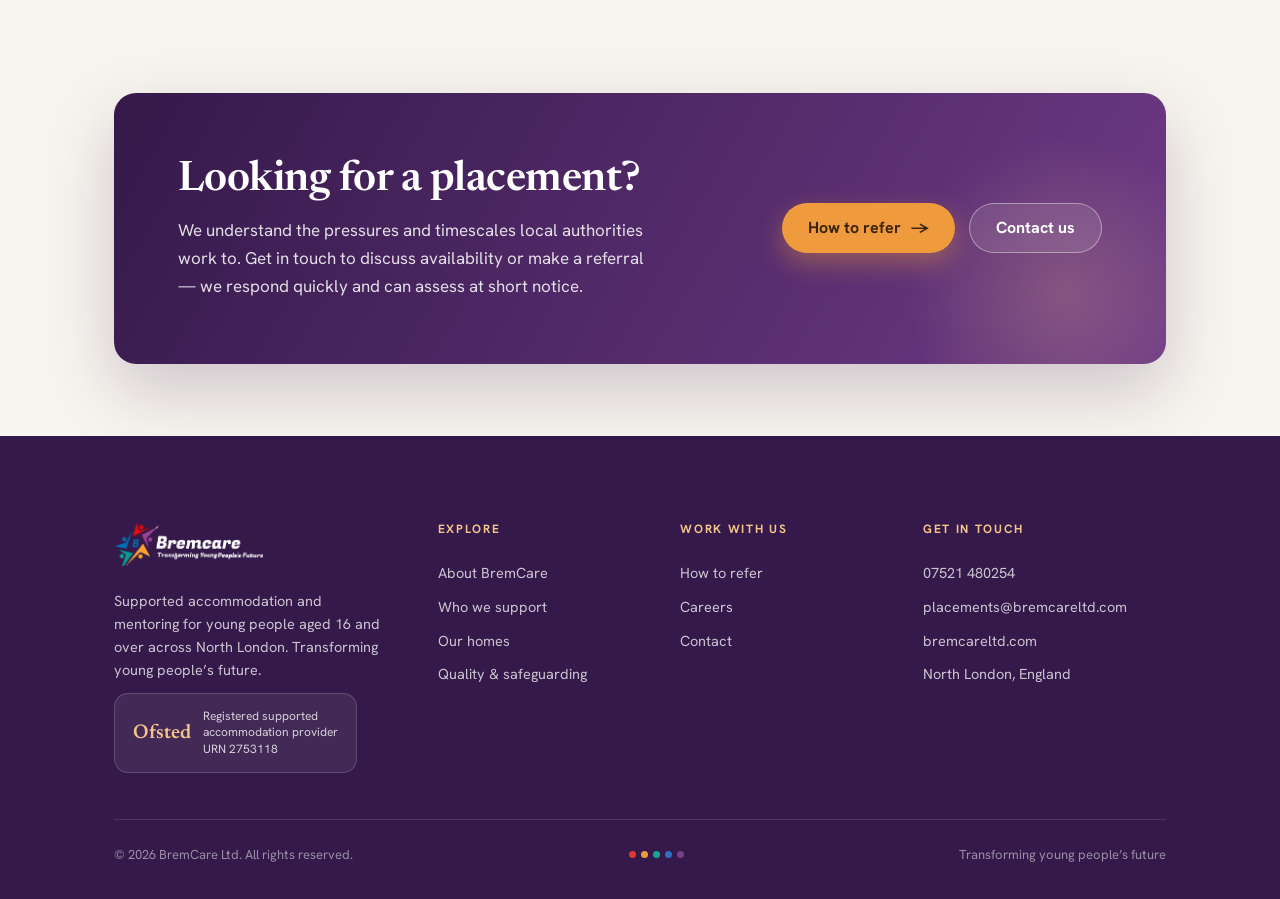
==== commit 5f731669: "Update phone number to 07521 480254 Co-Authored-By: Claude Opus 4.8 <noreply@anthropic.com>" ====
--- a/site/index.html
+++ b/site/index.html
@@ -44,12 +44,12 @@
       "image": "https://bremcareltd.com/assets/og-image.jpg",
       "description": "Ofsted-registered supported accommodation and mentoring for young people aged 16 and over across North London.",
       "email": "placements@bremcareltd.com",
-      "telephone": "+447842016389",
+      "telephone": "+447521480254",
       "areaServed": { "@type": "Place", "name": "North London, England" },
       "address": { "@type": "PostalAddress", "addressRegion": "London", "addressCountry": "GB" },
       "contactPoint": {
         "@type": "ContactPoint",
-        "telephone": "+447842016389",
+        "telephone": "+447521480254",
         "email": "placements@bremcareltd.com",
         "contactType": "placements",
         "areaServed": "GB",
@@ -223,6 +223,6 @@
     </div>
   </section>
 
-  <script src="assets/site.js?v=10"></script>
+  <script src="assets/site.js?v=11"></script>
 </body>
 </html>
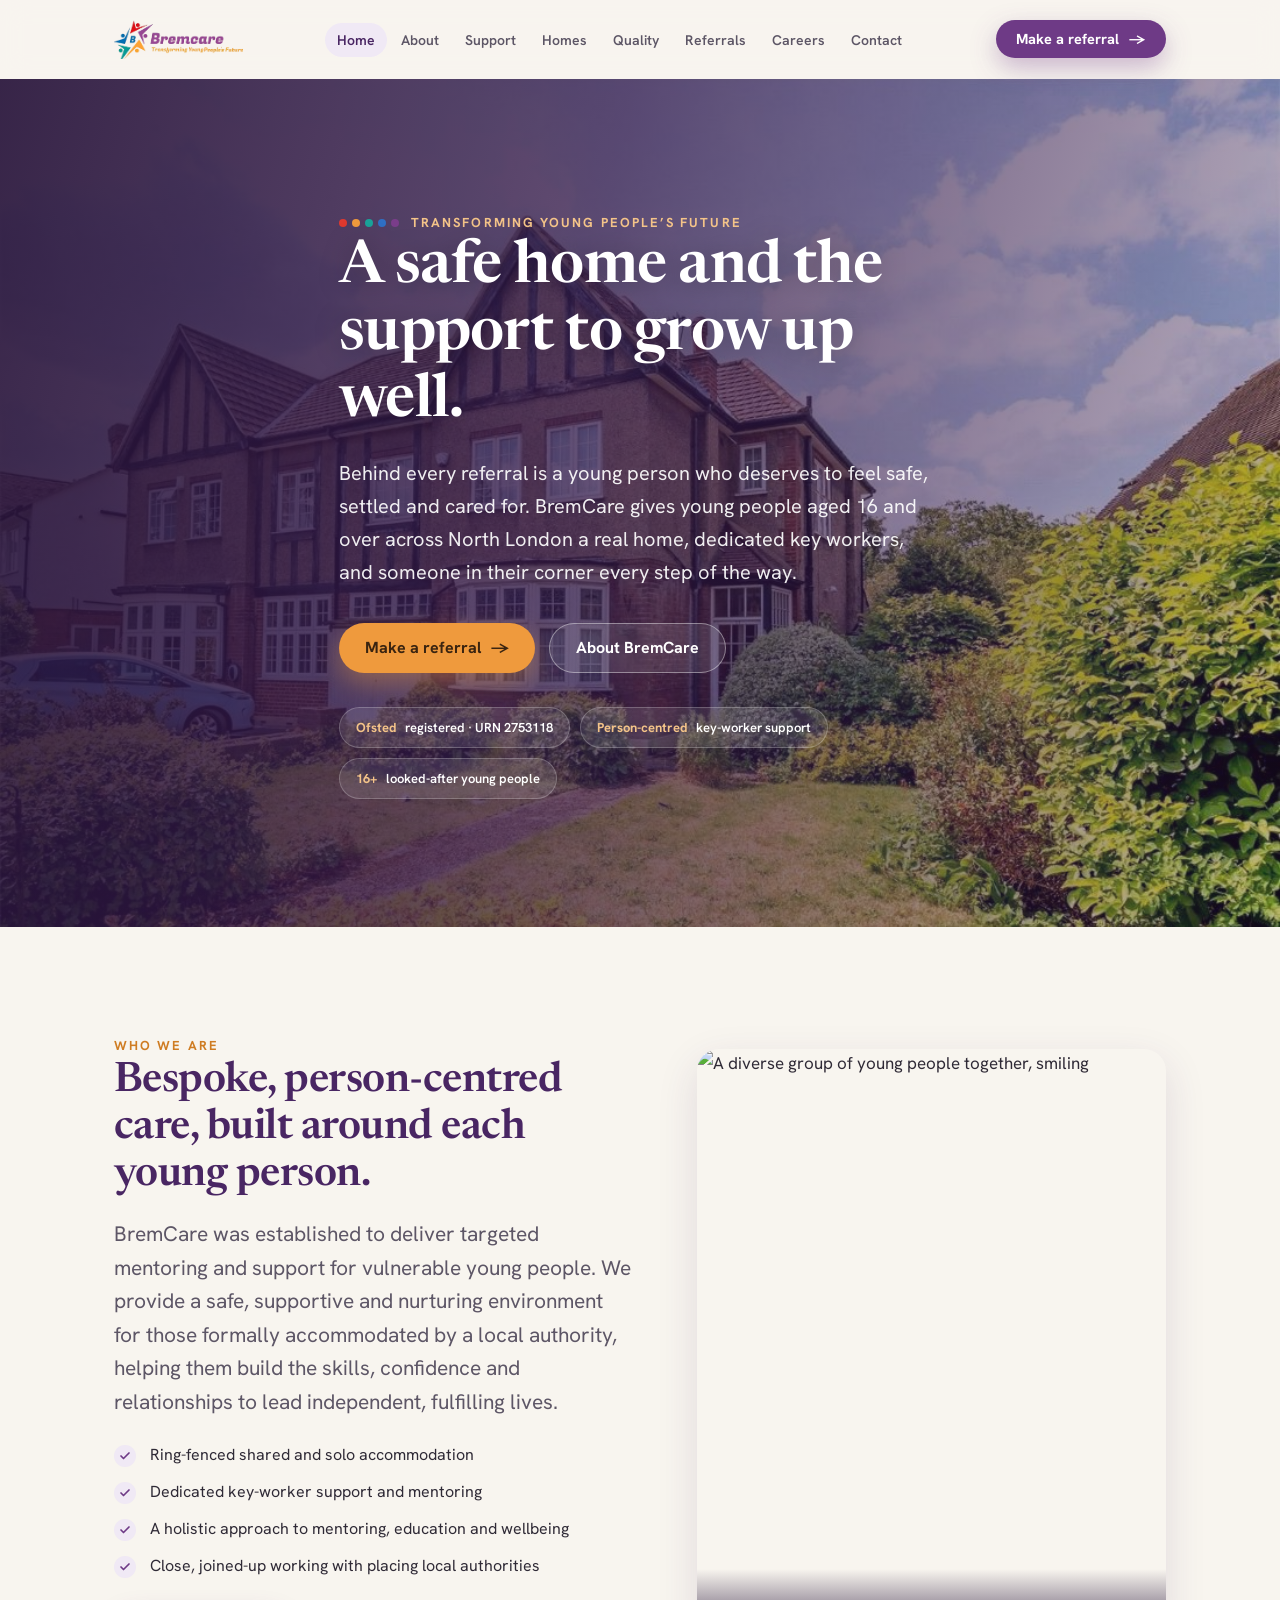
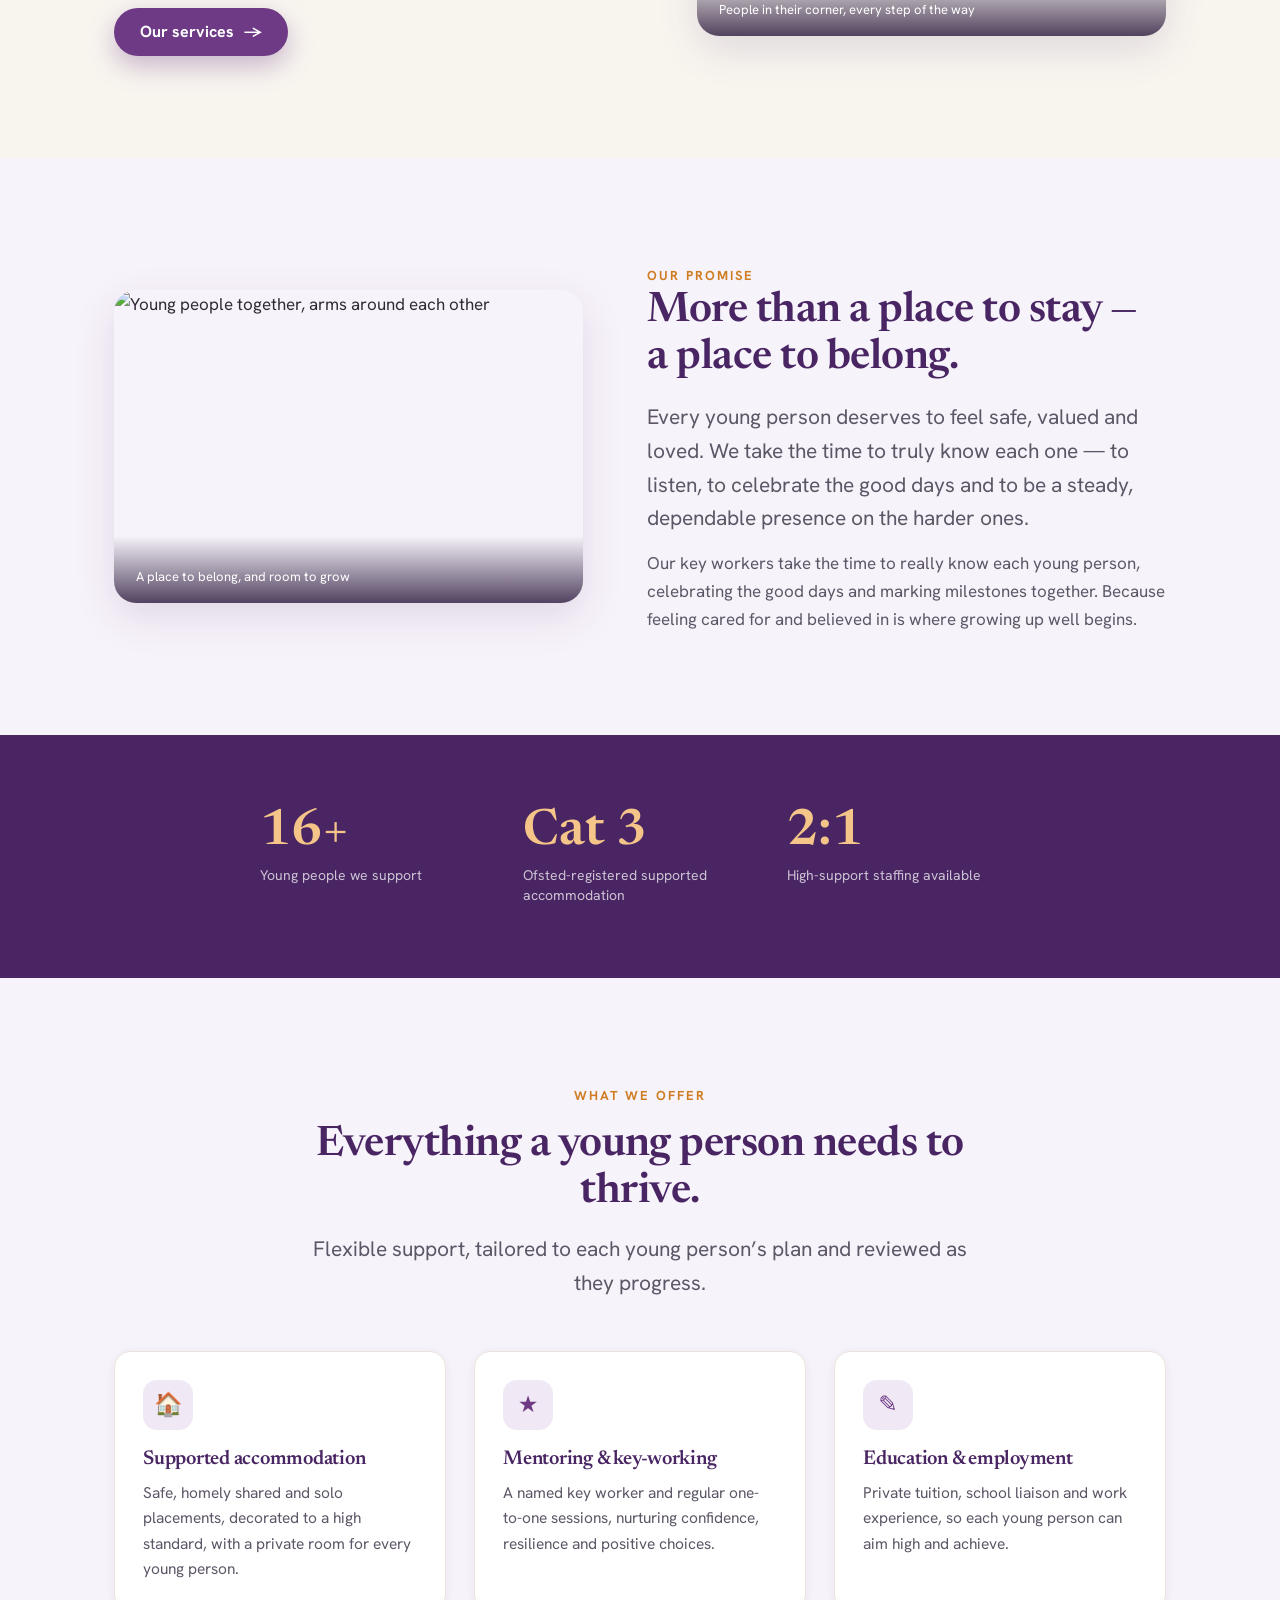
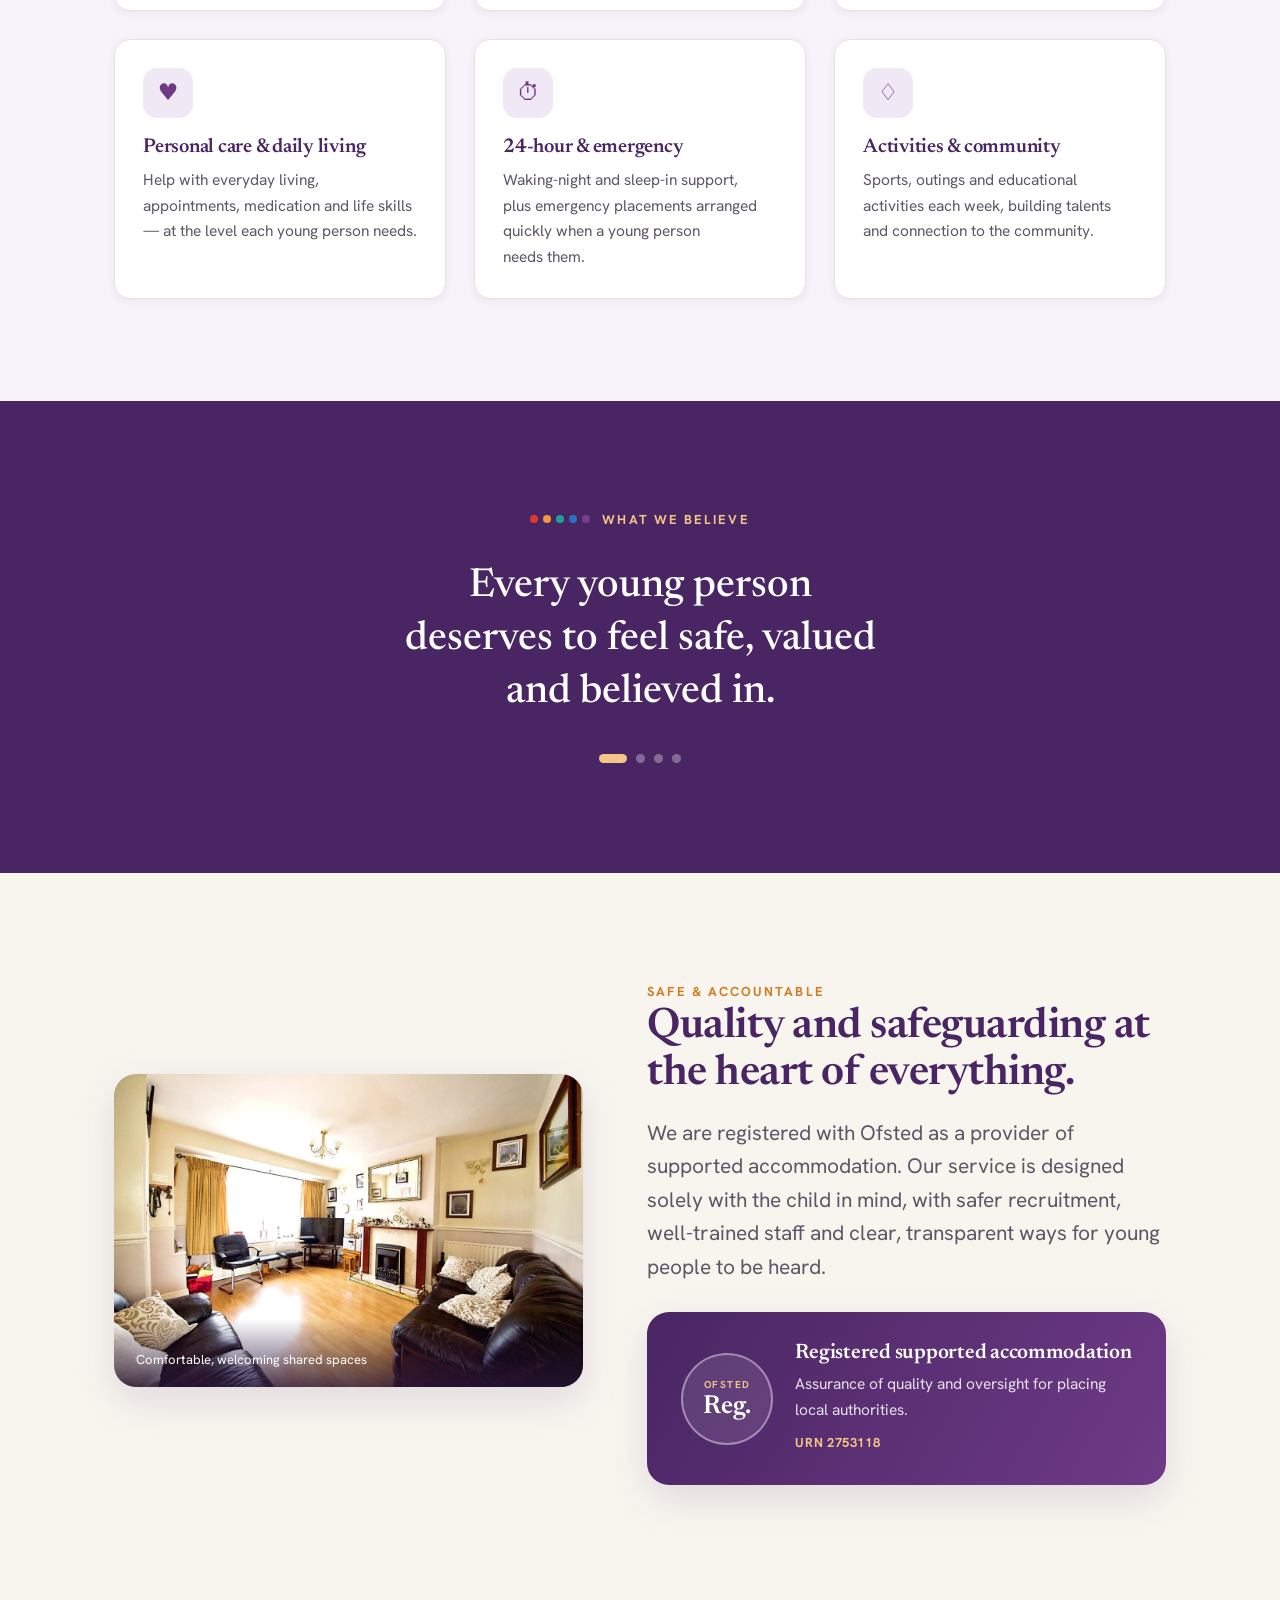
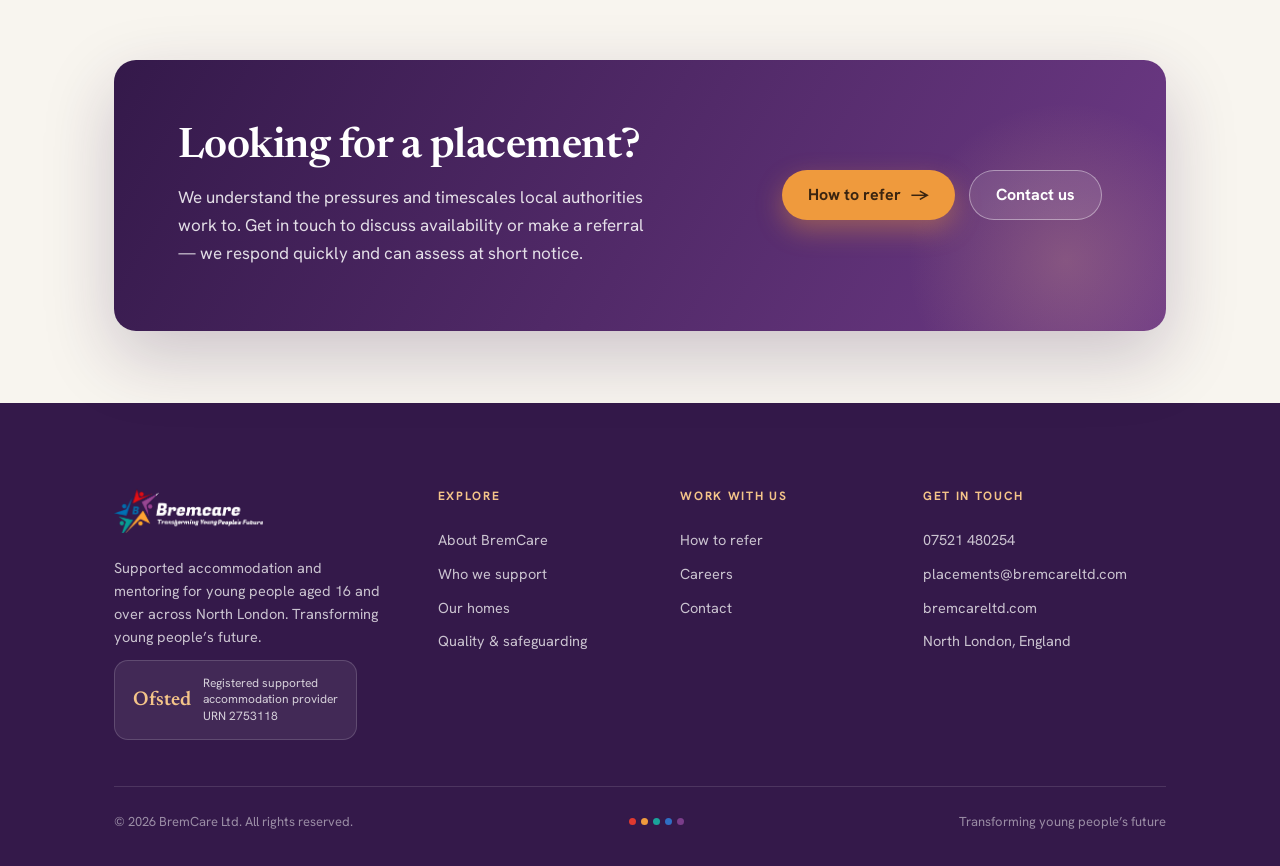
==== commit 73e089d6: "Site: remove 24-hour live-in key-worker claims Co-Authored-By: Claude Opus 4.8 <noreply@anthropic.co" ====
--- a/site/index.html
+++ b/site/index.html
@@ -79,14 +79,14 @@
     <div class="wrap hero-inner">
       <div class="eyebrow"><span class="dots"><span class="d1"></span><span class="d2"></span><span class="d3"></span><span class="d4"></span><span class="d5"></span></span> Transforming young people&rsquo;s future</div>
       <h1>A safe home and the support to grow up well.</h1>
-      <p>Behind every referral is a young person who deserves to feel safe, settled and cared for. BremCare gives young people aged 16 and over across North London a real home, dedicated key workers who live alongside them, and someone in their corner every step of the way.</p>
+      <p>Behind every referral is a young person who deserves to feel safe, settled and cared for. BremCare gives young people aged 16 and over across North London a real home, dedicated key workers, and someone in their corner every step of the way.</p>
       <div class="btn-row">
         <a class="btn btn-amber" href="referrals.html">Make a referral <span class="arr">&rarr;</span></a>
         <a class="btn btn-ghost" href="about.html">About BremCare</a>
       </div>
       <div class="hero-badges">
         <span class="hero-badge"><b>Ofsted</b> registered &middot; URN 2753118</span>
-        <span class="hero-badge"><b>24/7</b> live-in key-worker support</span>
+        <span class="hero-badge"><b>Person-centred</b> key-worker support</span>
         <span class="hero-badge"><b>16+</b> looked-after young people</span>
       </div>
     </div>
@@ -101,7 +101,7 @@
         <p class="lead" style="margin-top:18px;">BremCare was established to deliver targeted mentoring and support for vulnerable young people. We provide a safe, supportive and nurturing environment for those formally accommodated by a local authority, helping them build the skills, confidence and relationships to lead independent, fulfilling lives.</p>
         <ul class="ticks" style="margin-top:24px;">
           <li>Ring-fenced shared and solo accommodation</li>
-          <li>24-hour support with key workers who live on the property</li>
+          <li>Dedicated key-worker support and mentoring</li>
           <li>A holistic approach to mentoring, education and wellbeing</li>
           <li>Close, joined-up working with placing local authorities</li>
         </ul>
@@ -131,7 +131,7 @@
         <div class="eyebrow amber">Our promise</div>
         <h2>More than a place to stay &mdash; a place to belong.</h2>
         <p class="lead" style="margin-top:18px;">Every young person deserves to feel safe, valued and loved. We take the time to truly know each one &mdash; to listen, to celebrate the good days and to be a steady, dependable presence on the harder ones.</p>
-        <p style="margin-top:14px;color:var(--slate);">Our key workers live alongside the young people they support, sharing mealtimes and marking milestones together. Because feeling cared for and believed in is where growing up well begins.</p>
+        <p style="margin-top:14px;color:var(--slate);">Our key workers take the time to really know each young person, celebrating the good days and marking milestones together. Because feeling cared for and believed in is where growing up well begins.</p>
       </div>
     </div>
   </section>
